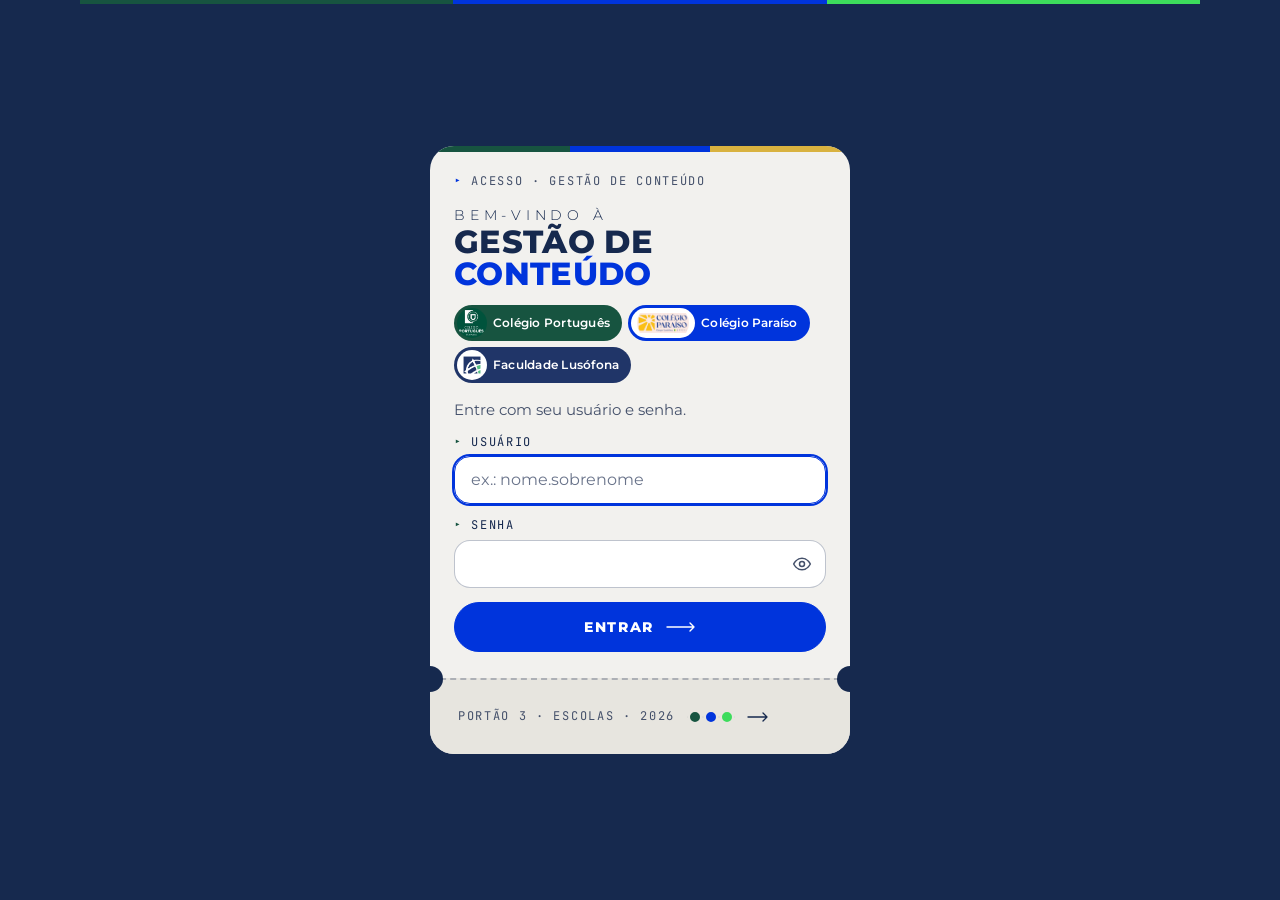
==== login.html @ 00e7a147 "Atualizações de segurança para separar a página de login da página do sistema, coloquei os arquivos " ====
<!doctype html>
<html lang="pt-BR" class="x-onlogin" data-page="login">
  <head>
    <meta charset="utf-8" />
    <meta name="viewport" content="width=device-width, initial-scale=1" />
    <meta name="color-scheme" content="light" />
    <title>Entrar – Gestão de Conteúdo</title>
    <script src="auth.js"></script>
    <link rel="preconnect" href="https://fonts.googleapis.com" />
    <link rel="preconnect" href="https://fonts.gstatic.com" crossorigin />
    <link
      rel="stylesheet"
      href="https://fonts.googleapis.com/css2?family=Geist:wght@400;500;600&family=JetBrains+Mono:wght@400&family=Montserrat:wght@300;400;600;700;800&display=swap"
      media="print"
      onload="this.media='all'"
    />
    <noscript><link rel="stylesheet" href="https://fonts.googleapis.com/css2?family=Geist:wght@400;500;600&family=JetBrains+Mono:wght@400&family=Montserrat:wght@300;400;600;700;800&display=swap" /></noscript>
    <link rel="stylesheet" href="style.css" />
  </head>
  <body class="x-locked">
    <div class="page" id="top">
      <section class="x-login" id="login" aria-labelledby="loginT">
        <div class="x-lband" aria-hidden="true"><i></i><i></i><i></i></div>
        <div class="x-lwrap">
        <form class="x-lcard" id="formLogin" novalidate>
          <div class="x-tstripe" aria-hidden="true"><i></i><i></i><i></i></div>
          <div class="x-tmain">
          <p class="x-tlabel"><b>▸</b> Acesso · Gestão de Conteúdo</p>
          <h1 id="loginT"><span class="x-tlight">Bem-vindo à</span> <span class="x-tbold">Gestão de <em>Conteúdo</em></span></h1>
          <ul class="x-tchips" aria-label="Escolas">
            <li><img data-lg="cp" width="97" height="96" decoding="async" alt="" src="[data-uri]" />Colégio Português</li>
            <li><img data-lg="pa" width="245" height="96" decoding="async" alt="" src="[data-uri]" />Colégio Paraíso</li>
            <li><img data-lg="fl" width="96" height="96" decoding="async" alt="" src="[data-uri]" />Faculdade Lusófona</li>
          </ul>
          <p class="x-tintro">Entre com seu usuário e senha.</p>
          <label class="x-field"><span>Usuário</span><input class="x-in" id="lUser" name="username" autocomplete="username" autocapitalize="none" autocorrect="off" spellcheck="false" placeholder="ex.: nome.sobrenome" /></label>
          <div class="x-field"><label for="lPass">Senha</label><div class="x-pw"><input class="x-in" id="lPass" name="password" type="password" autocomplete="current-password" /><button class="x-eye" type="button" data-pw="lPass" aria-label="Mostrar senha" aria-pressed="false"><svg class="x-eye-on" viewBox="0 0 24 24" fill="none" stroke="currentColor" stroke-width="1.8" stroke-linecap="round" stroke-linejoin="round" aria-hidden="true"><path d="M2 12s3.6-7 10-7 10 7 10 7-3.6 7-10 7S2 12 2 12z"/><circle cx="12" cy="12" r="3"/></svg><svg class="x-eye-off" viewBox="0 0 24 24" fill="none" stroke="currentColor" stroke-width="1.8" stroke-linecap="round" stroke-linejoin="round" aria-hidden="true"><path d="M9.9 5.2A10.4 10.4 0 0 1 12 5c6.4 0 10 7 10 7a17.6 17.6 0 0 1-3.2 4.2M6.6 6.6C3.8 8.4 2 12 2 12s3.6 7 10 7a9.7 9.7 0 0 0 5.4-1.6"/><path d="M9.9 9.9a3 3 0 0 0 4.2 4.2"/><path d="M3 3l18 18"/></svg></button></div></div>
          <p class="x-err" id="lErr" role="alert"></p>
          <button class="x-cta" type="button" id="lGo">Entrar</button>
          </div>
          <div class="x-tstub" aria-hidden="true">
            <span>Portão 3 · Escolas · 2026</span>
            <span class="x-troute"><i></i><i></i><i></i></span>
            <svg viewBox="0 0 22 10" fill="none" stroke="currentColor" stroke-width="1.3" stroke-linecap="round" stroke-linejoin="round"><path d="M1 5h19M16 1l4 4-4 4"/></svg>
          </div>
        </form>
        </div>
      </section>
    </div>
    <script src="login.js" defer></script>
  </body>
</html>
---- style.css ----
/* ===== 1. Hark: tokens e componentes base (antes: hark.css) ===== */
/* Hark's design tokens and component styles. Each component's rules follow its @component comment. style-gates: data */

/* @component foundations */
/* Every component switches layout at one of three widths: 600px, below which a page takes a phone's
   spacing; 761px, from which two-up components (stats, checklists, pairs) sit side by side; and 900px,
   from which heads, steps, timelines, cards and the hero's callout take their desktop layout. Media
   queries cannot read custom properties, so each query writes one side of those widths, and
   TestKitStylesheetsShareThreeBreakpoints holds every kit file to them. */
:root {
  color-scheme: light dark;

  --text-primary: light-dark(#1d1d1f, #f5f5f7);         /* body text */
  --text-secondary: light-dark(#636366, #a1a1a6);       /* supporting grey text */
  --text-tertiary: light-dark(#1d1d1f4d, #f5f5f74d);    /* hollow dots, faint marks; never body text */
  --text-primary-on: light-dark(#f5f5f7, #1d1d1f);      /* text on --fill-primary */
  --text-secondary-on: light-dark(#aeaeb2, #5c5c60);    /* grey text on --fill-primary */
  --fill-primary: light-dark(#1d1d1f, #f5f5f7);         /* the strong fill: solid chips, the nav, the badge */
  --fill-primary-on: light-dark(#f5f5f7, #1d1d1f);      /* the page background */
  --fill-secondary: light-dark(#1d1d1f80, #f5f5f780);
  --fill-tertiary: light-dark(#e8e8ea, #2a2a2d);        /* the grey card, panel and row tint */
  --fill-segment: light-dark(#3a3a3c, #e2e2e4);         /* the nav's tab track */
  --fill-system-green: #00a665;                         /* status: done, ready */
  --fill-system-orange: #ff4d00;                        /* status: now, current */
  --fill-system-red: light-dark(#da2f35, #f1555b);      /* status: blocked, error */
  --transparent-primary: light-dark(#1d1d1f4d, #f5f5f74d);
  --stroke-primary: light-dark(#1d1d1f24, #f5f5f724);   /* strong hairline */
  --stroke-secondary: light-dark(#1d1d1f12, #f5f5f712); /* faint hairline between rows */
  --stroke-primary-on: light-dark(#f5f5f71a, #1d1d1f1a);
  --stroke-composer: light-dark(#f5f5f780, #1d1d1f80);  /* the callout's glass edge */
  --stroke-system-orange: #ff4d0026;
  --hover-wash: light-dark(#1d1d1f0d, #f5f5f70d);
  --hover-wash-primary-on: light-dark(#f9f9fa26, #1d1d1f14);

  /* The hero is light text over a dark photo in both themes. */
  --hero-surface: #161f39;
  --hero-text: #f5f5f7;
  --hero-text-muted: #f5f5f7cc;
  --hero-scrim-strong: rgb(22 31 57 / 0.78);
  --hero-scrim-soft: rgb(22 31 57 / 0.3);
  --hero-scrim-side: rgb(22 31 57 / 0.45);
  --hero-glass: rgb(22 31 57 / 0.42);
  --hero-glass-faint: rgb(22 31 57 / 0.35);
  --hero-glass-stroke: rgb(245 245 247 / 0.28);

  --mat-regular: light-dark(rgb(255 255 255 / 0.56), rgb(29 29 31 / 0.55));
  --mat-thin: light-dark(rgb(255 255 255 / 0.22), rgb(29 29 31 / 0.4));
  --mat-agent: light-dark(rgb(255 255 255 / 0.84), rgb(29 29 31 / 0.66));
  --mat-inverse: color-mix(in srgb, var(--fill-primary) 86%, transparent);  /* the nav: dark on light, light on dark */
  --hark-blur: blur(50px) saturate(1.6);
  --hark-shadow: 0 8px 40px #1d1d1f1f;

  --sans: "GT Standard", "GT Standard L", "Geist", -apple-system, BlinkMacSystemFont, "Helvetica Neue", sans-serif;
  --lh: 1.3;                                            /* every text style is 130% */
  --weight-light: 300;
  --weight-regular: 400;
  --weight-medium: 500;
  --weight-bold: 600;
  --size-caption: 12px;                                 /* the smallest text allowed */
  --size-meta: 13px;
  --size-small: 14px;
  --size-body: 15px;
  --size-prose: 16px;
  --size-heading: 20px;
  --size-figure: clamp(24px, 3vw, 32px);
  --size-title: clamp(26px, 3vw, 32px);
  --size-display: clamp(34px, 5vw, 48px);
  --size-lede: clamp(16px, 1.7vw, 20px);

  --type-caption: var(--weight-regular) var(--size-caption)/var(--lh) var(--sans);
  --type-tag: var(--weight-medium) var(--size-caption)/var(--lh) var(--sans);
  --type-small: var(--weight-regular) var(--size-small)/var(--lh) var(--sans);
  --type-label: var(--weight-medium) var(--size-small)/var(--lh) var(--sans);
  --type-body: var(--weight-regular) var(--size-body)/var(--lh) var(--sans);
  --type-body-strong: var(--weight-medium) var(--size-body)/var(--lh) var(--sans);
  --type-heading: var(--weight-medium) var(--size-heading)/var(--lh) var(--sans);
  --type-lede: var(--weight-medium) var(--size-lede)/var(--lh) var(--sans);
  --type-figure: var(--weight-regular) var(--size-figure)/var(--lh) var(--sans);
  --type-title: var(--weight-regular) var(--size-title)/var(--lh) var(--sans);
  --type-display: var(--weight-medium) var(--size-display)/var(--lh) var(--sans);
  --type-numeral: var(--weight-regular) 48px/1 var(--sans);

  --r-s: 12px;
  --r-m: 16px;
  --r-l: 24px;
  --r-xl: 32px;
  --r-pill: 100px;

  --ease-out: cubic-bezier(0.23, 1, 0.32, 1);
  --dur-quick: 160ms;

  --page-max: 1120px;
  --gutter: clamp(16px, 3vw, 32px);                     /* the page's side padding */
  --tap: 44px;                                          /* the smallest touch target */
}
:root[data-theme="light"] { color-scheme: light; }
:root[data-theme="dark"] { color-scheme: dark; }

* { box-sizing: border-box; }
/* The page keeps its own bounce but never hands a fling on: a page is framed in Hark's /site
   page, and a fling past its top would otherwise carry on into that page and drag the frame down. */
html, body { overscroll-behavior-y: contain; }
html { -webkit-text-size-adjust: 100%; scroll-behavior: smooth; }
@media (prefers-reduced-motion: reduce) { html { scroll-behavior: auto; } }

/* The page background lives on body and html stays transparent, so the browser paints the whole
   canvas, and the band a bounce reveals, in body's color, including a page's own override of it. */
body {
  margin: 0;
  background: var(--fill-primary-on);
  color: var(--text-primary);
  font: var(--type-body);
  -webkit-font-smoothing: antialiased;
  overflow-x: hidden;
}

img { max-width: 100%; display: block; }
figure { margin-inline: 0; }
a { color: inherit; }
b, strong { font-weight: var(--weight-bold); }
p { margin: 0; text-wrap: pretty; }
h1, h2, h3 { margin: 0; text-wrap: balance; }
small { font-size: max(var(--size-caption), 0.85em); }
.sub { color: var(--text-secondary); }

:focus-visible { outline: 2px solid var(--fill-primary); outline-offset: 3px; border-radius: 6px; }

/* @component page */
.page {
  max-width: var(--page-max);
  margin: 0 auto;
  padding-inline: var(--gutter);
  padding-block: 12px 40px;
  display: grid;
  grid-template-columns: minmax(0, 1fr);
  gap: 16px;
}
.main { display: grid; grid-template-columns: minmax(0, 1fr); gap: 16px; min-width: 0; }

.glass {
  background: var(--mat-inverse);
  -webkit-backdrop-filter: var(--hark-blur);
  backdrop-filter: var(--hark-blur);
  border: 1px solid var(--stroke-primary-on);
}
.nav {
  position: sticky;
  top: calc(env(safe-area-inset-top, 0px) + 12px);
  z-index: 20;
  justify-self: center;
  max-width: 100%;
  display: flex;
  align-items: center;
  gap: 6px;
  padding: 5px;
  border-radius: var(--r-pill);
  box-shadow: var(--hark-shadow);
}
.nav :focus-visible { outline-color: var(--fill-primary-on); }
.seg {
  display: flex;
  min-width: 0;
  overflow-x: auto;
  scrollbar-width: none;
  border-radius: var(--r-pill);
  background: var(--fill-segment);
}
.seg::-webkit-scrollbar { display: none; }
.seg a {
  flex: none;
  padding: 8px 14px;
  border-radius: var(--r-pill);
  font: var(--type-label);
  color: var(--text-secondary-on);
  text-decoration: none;
  white-space: nowrap;
}
.seg a:hover { color: var(--text-primary-on); }
/* The active tab carries its own fill so its text is measured against it. */
.seg a[aria-current="true"] { background: var(--fill-primary-on); color: var(--text-primary); }
.theme-btn {
  flex: none;
  width: 36px; height: 36px;
  display: grid;
  place-items: center;
  border: 0;
  border-radius: 50%;
  background: var(--hover-wash-primary-on);
  color: var(--text-primary-on);
  cursor: pointer;
}
.theme-btn:hover { box-shadow: inset 0 0 0 100px var(--hover-wash-primary-on); }
.theme-btn::before { content: ""; width: 14px; height: 14px; border-radius: 50%; box-shadow: inset 0 0 0 1.5px currentColor; background: linear-gradient(to right, light-dark(currentColor, transparent) 50%, light-dark(transparent, currentColor) 50%); }
@media (max-width: 599px) {
  .seg a { display: flex; align-items: center; min-height: var(--tap); }
  .theme-btn { width: var(--tap); height: var(--tap); }
}

/* @component footer */
.foot {
  display: flex;
  flex-wrap: wrap;
  align-items: center;
  justify-content: space-between;
  gap: 16px 24px;
  padding-top: 24px;
  border-top: 1px solid var(--stroke-secondary);
  font-size: var(--size-small);
  color: var(--text-secondary);
}
.foot strong { color: var(--text-primary); }
.foot nav { display: flex; flex-wrap: wrap; gap: 6px; }
.foot nav a {
  padding: 6px 12px;
  border-radius: var(--r-pill);
  background: var(--fill-tertiary);
  color: var(--text-primary);
  font: var(--type-tag);
  text-decoration: none;
}
.foot nav a:hover { box-shadow: inset 0 0 0 100px var(--hover-wash); }
.badge {
  display: inline-flex;
  align-items: center;
  gap: 10px;
  padding: 12px 16px;
  border-radius: var(--r-xl);
  background: var(--fill-primary);
  color: var(--text-primary-on);
  box-shadow: var(--hark-shadow);
  font: var(--weight-medium) var(--size-body)/1.1 var(--sans);
  text-decoration: none;
}
.badge:hover { box-shadow: var(--hark-shadow), inset 0 0 0 100px var(--hover-wash-primary-on); }
.hark-mark { display: inline-grid; place-items: center; }
.hark-mark svg { display: block; }
@media (max-width: 599px) {
  .foot nav a { display: inline-flex; align-items: center; min-height: var(--tap); min-width: var(--tap); }
  .badge { min-height: var(--tap); }
}

/* @component chip */
.chip {
  display: inline-flex;
  align-items: center;
  gap: 6px;
  padding: 4px 10px 4px 8px;
  border-radius: var(--r-pill);
  font: var(--type-tag);
  max-width: 100%;
  background: var(--fill-tertiary);
  color: var(--text-secondary);
  vertical-align: middle;
}
.chip::before {
  content: "";
  width: 7px; height: 7px;
  border-radius: 50%;
  flex: none;
  box-shadow: inset 0 0 0 1.5px var(--text-tertiary);
}
.chip--solid { background: var(--fill-primary); color: var(--text-primary-on); }
.chip--solid::before { background: var(--fill-system-green); box-shadow: none; }
td .chip { white-space: nowrap; }
/* @component dot */
.dot {
  display: inline-flex;
  align-items: center;
  gap: 6px;
  margin-top: 4px;
  font: var(--type-tag);
  color: var(--text-primary);
}
.dot::before { content: ""; width: 7px; height: 7px; border-radius: 50%; background: var(--fill-system-green); }
tbody th .dot { display: flex; width: fit-content; }
/* @component pill */
.pill {
  display: inline-block;
  padding: 1px 8px;
  border-radius: var(--r-pill);
  background: var(--fill-tertiary);
  color: var(--text-secondary);
  font: var(--type-tag);
  white-space: normal;
  vertical-align: 1px;
}
/* @component button, link and links */
.btn {
  display: inline-flex;
  align-items: center;
  gap: 6px;
  min-height: 30px;
  padding: 5px 12px;
  border-radius: var(--r-s);
  background: var(--fill-primary-on);
  color: var(--text-primary);
  border: 1px solid var(--stroke-primary);
  font: var(--type-tag);
  text-decoration: none;
  max-width: 100%;
  transition: box-shadow var(--dur-quick) ease;
}
.btn:hover { box-shadow: inset 0 0 0 100px var(--hover-wash); }
.btn[target="_blank"]::after { content: "\2197"; font-size: 11px; color: var(--text-secondary); }
.link {
  color: var(--text-primary);
  text-decoration: underline;
  text-decoration-color: var(--stroke-primary);
  text-underline-offset: 3px;
  max-width: 100%;
  overflow-wrap: anywhere;
}
.link:hover { text-decoration-color: currentColor; }
.links { display: flex; flex-wrap: wrap; gap: 8px; }
@media (pointer: coarse), (max-width: 599px) { .btn { min-height: var(--tap); padding-inline: 14px; } }

/* A button that asks Hark is the page's primary capsule. Once it sends, Hark
   writes a check and "Sent to Hark" into it, and it turns secondary. A press
   that does not send shows a short notice in place of its words for a moment. */
.btn[data-hark-action] {
  justify-content: center;
  gap: 8px;
  min-height: 48px;
  padding: 0 20px;
  border: 0;
  border-radius: var(--r-pill);
  background: var(--fill-primary);
  color: var(--text-primary-on);
  font: var(--type-body-strong);
  text-align: center;
  white-space: nowrap;
  cursor: pointer;
  transition: box-shadow var(--dur-quick) ease, transform var(--dur-quick) ease;
}
.btn[data-hark-action]:hover { box-shadow: inset 0 0 0 100px var(--hover-wash-primary-on); }
.btn[data-hark-action]:active { transform: scale(0.97); }
.btn[data-hark-action] svg { flex: none; }
.btn[data-hark-action][data-hark-state="sent"] { background: var(--fill-tertiary); color: var(--text-primary); box-shadow: none; }

[data-hark-action][data-hark-state="sending"] { opacity: 0.6; pointer-events: none; }
[data-hark-action][data-hark-state="sent"] { pointer-events: none; cursor: default; }
@media (max-width: 599px) {
  .link { display: inline-flex; align-items: center; min-width: var(--tap); min-height: var(--tap); margin: -13px 0; vertical-align: middle; }
}
/* @component text and fineprint */
.prose { display: grid; gap: 12px; max-width: 68ch; font-size: var(--size-prose); }
.fineprint { font-size: var(--size-small); color: var(--text-secondary); max-width: 70ch; }
/* @component hero */
.hero {
  position: relative;
  min-height: clamp(320px, 46vh, 480px);
  border-radius: var(--r-xl);
  overflow: hidden;
  display: flex;
  align-items: flex-end;
  color: var(--hero-text);
  isolation: isolate;
  box-shadow: var(--hark-shadow);
  background: var(--hero-surface);
}
/* Without a photo the hero is as tall as its copy, so the callout sits beside the copy instead of over it. */
.hero:not(:has(.hero__img)) { min-height: 0; background: var(--hero-surface) center / cover no-repeat; }
.hero:not(:has(.hero__img))::after { background: linear-gradient(to right, var(--hero-scrim-side) 0%, transparent 60%); }
@media (min-width: 900px) {
  .hero:not(:has(.hero__img)) > .callout { position: static; flex: none; align-self: flex-start; margin: clamp(16px, 2.4vw, 24px) clamp(16px, 2.4vw, 24px) clamp(16px, 2.4vw, 24px) auto; }
}
.hero__img {
  position: absolute;
  inset: 0;
  width: 100%;
  height: 100%;
  object-fit: cover;
  object-position: 40% 60%;
  z-index: -2;
}
.hero::after {
  content: "";
  position: absolute;
  inset: 0;
  z-index: -1;
  background:
    linear-gradient(to top, var(--hero-scrim-strong) 0%, var(--hero-scrim-soft) 42%, transparent 66%),
    linear-gradient(to right, var(--hero-scrim-side) 0%, transparent 60%);
}
.hero__copy {
  display: grid;
  gap: 14px;
  max-width: 40rem;
  padding: clamp(24px, 4vw, 48px);
  padding-bottom: clamp(28px, 3.4vw, 44px);
}
.hero__eyebrow {
  justify-self: start;
  padding: 6px 12px;
  border-radius: var(--r-pill);
  background: var(--hero-glass);
  border: 1px solid var(--hero-glass-stroke);
  -webkit-backdrop-filter: var(--hark-blur);
  backdrop-filter: var(--hark-blur);
  font: var(--type-label);
}
.hero h1 { font: var(--type-display); letter-spacing: 0; }
.hero h1 em { font-style: normal; }
.hero__sub { font: var(--type-lede); max-width: 34ch; }
.hero__meta { font-size: var(--size-small); color: var(--hero-text-muted); }
.hero__credit {
  position: absolute;
  right: clamp(20px, 3vw, 32px);
  bottom: 16px;
  padding: 4px 10px;
  border-radius: var(--r-pill);
  background: var(--hero-glass-faint);
  -webkit-backdrop-filter: var(--hark-blur);
  backdrop-filter: var(--hark-blur);
  font: var(--type-caption);
  color: var(--hero-text-muted);
}
/* A callout overlays the photo's top corner, so the hero keeps room for it above the copy. */
@media (min-width: 900px) { .hero:has(> .callout) { min-height: clamp(420px, 56vh, 560px); } }
.hero > .callout {
  position: absolute;
  top: clamp(16px, 2.4vw, 24px);
  right: clamp(16px, 2.4vw, 24px);
  width: min(320px, calc(100% - 32px));
}
@media (max-width: 899px) {
  .hero { flex-direction: column; justify-content: flex-end; align-items: stretch; min-height: 0; }
  .hero__img { object-position: 22% 50%; }
  .hero__copy { padding-top: 140px; padding-bottom: 28px; }
  .hero:not(:has(.hero__img)) .hero__copy { padding-top: clamp(24px, 4vw, 48px); }
  .hero__credit { top: 16px; right: 16px; bottom: auto; }
  .hero > .callout { position: static; width: auto; margin: 0 12px 12px; }
}
/* On a phone the title starts higher, so the first screen reaches the stats. */
@media (max-width: 599px) { .hero__copy { padding-top: 88px; padding-bottom: 20px; } }
/* @component callout */
.callout {
  max-width: 420px;
  display: grid;
  gap: 10px;
  padding: 16px 18px 18px;
  border-radius: var(--r-l);
  background: var(--mat-agent);
  -webkit-backdrop-filter: var(--hark-blur);
  backdrop-filter: var(--hark-blur);
  border: 1px solid var(--stroke-composer);
  box-shadow: var(--hark-shadow);
  color: var(--text-primary);
  font-size: var(--size-small);
}
.callout__head { display: flex; align-items: center; gap: 8px; color: var(--text-secondary); font-weight: var(--weight-medium); }
.callout__head svg { color: var(--text-primary); }
.callout__lead { font-size: var(--size-body); }
.callout .fineprint { font-size: var(--size-caption); }
.callout .btn { justify-self: start; }
/* @component stats */
.stats { display: grid; grid-auto-flow: column; grid-auto-columns: minmax(0, 1fr); padding-top: 8px; }
.stat {
  display: grid;
  grid-template-rows: 1fr auto;
  gap: 4px;
  padding: 12px 24px;
  border-left: 1px solid var(--stroke-secondary);
}
.stat:first-child { border-left: 0; padding-left: 0; }
.stat__fig { font: var(--type-figure); font-variant-numeric: tabular-nums; }
.stat__label { font-size: var(--size-small); color: var(--text-secondary); }
@media (max-width: 760px) {
  .stats { grid-auto-flow: row; grid-template-columns: auto minmax(0, 1fr); column-gap: 12px; padding-top: 0; }
  .stat { grid-column: 1 / -1; grid-template-columns: subgrid; align-items: baseline; gap: 12px; padding: 14px 0; border-left: 0; border-top: 1px solid var(--stroke-secondary); }
  .stat:first-child { border-top: 0; }
}
/* On a phone the stats sit two to a row, figure over label. */
@media (max-width: 599px) {
  .stats { grid-template-columns: repeat(2, minmax(0, 1fr)); column-gap: 0; }
  .stat { grid-column: auto; grid-template-columns: none; gap: 2px; padding: 12px 0; }
  .stat:nth-child(2) { border-top: 0; }
  .stat:nth-child(even) { padding-left: 16px; border-left: 1px solid var(--stroke-secondary); }
  .stat__fig { font-size: 26px; line-height: 1.15; }
  .stat__label { font-size: var(--size-caption); }
}
/* @component section */
.section {
  padding-block: clamp(40px, 6vw, 72px) clamp(16px, 2vw, 24px);
  border-top: 1px solid var(--stroke-secondary);
  scroll-margin-top: calc(env(safe-area-inset-top, 0px) + 72px); /* Clears the sticky .nav: its top offset plus its tallest height, 56px. */
  min-width: 0;
}
.section > * + * { margin-top: clamp(20px, 2.4vw, 28px); }
.section > .head + * { margin-top: 0; }
.head {
  display: grid;
  grid-template-columns: minmax(0, 1.65fr) minmax(0, 1fr);
  gap: 10px 40px;
  align-items: end;
  margin-bottom: clamp(24px, 3vw, 36px);
}
.head__eyebrow { grid-column: 1 / -1; font: var(--type-label); color: var(--text-secondary); }
.head h2 { font: var(--type-title); }
.head__sub { justify-self: end; font-size: var(--size-body); color: var(--text-secondary); max-width: 44ch; text-align: right; }
@media (max-width: 899px) { .head { grid-template-columns: 1fr; } .head__sub { justify-self: start; text-align: left; } }
/* @component table */
.table-wrap { margin-inline: -12px; padding-inline: 12px; overflow-x: auto; }
table { width: 100%; border-collapse: collapse; font: var(--type-small); font-variant-numeric: tabular-nums; }
caption { text-align: left; font: var(--type-caption); color: var(--text-secondary); padding: 0 0 10px; }
th, td { text-align: left; vertical-align: top; padding: 12px; border-bottom: 1px solid var(--stroke-secondary); }
th:first-child, td:first-child { padding-left: 0; }
th:last-child, td:last-child { padding-right: 0; }
thead th {
  font: var(--type-tag);
  color: var(--text-secondary);
  border-bottom-color: var(--stroke-primary);
  padding-top: 0;
  padding-bottom: 8px;
  white-space: nowrap;
}
tbody th { font-weight: var(--weight-bold); }
tbody tr:last-child > * { border-bottom: 0; }
.rowhead { white-space: nowrap; }
td small, th small { display: block; font: var(--type-caption); color: var(--text-secondary); margin-top: 2px; }
td.num { font-weight: var(--weight-bold); white-space: nowrap; }
td.num small { white-space: normal; }
.muted { color: var(--text-secondary); }
tr.is-highlight > * { background: var(--fill-tertiary); }
tr.is-highlight > :first-child { box-shadow: -12px 0 var(--fill-tertiary); }
tr.is-highlight > :last-child { box-shadow: 12px 0 var(--fill-tertiary); }
.after-table { margin-top: 20px; padding-inline: 12px; }
@media (max-width: 599px) {
  .table-wrap table, .table-wrap tbody, .table-wrap tr, .table-wrap th, .table-wrap td { display: block; }
  .table-wrap thead { display: none; }
  .table-wrap caption { display: block; text-align: left; }
  /* A row is its name on top, then its cells wrapped three or four to a line, each label over its value. */
  .table-wrap tbody tr { display: flex; flex-wrap: wrap; gap: 8px 20px; padding: 14px 0; border-bottom: 1px solid var(--stroke-secondary); }
  .table-wrap tbody tr.is-highlight { margin-inline: -12px; padding-inline: 12px; background: var(--fill-tertiary); }
  .table-wrap tbody tr.is-highlight > * { background: none; box-shadow: none; }
  .table-wrap tbody tr > * { border-bottom: 0; padding: 0; }
  .table-wrap tbody tr > th { flex: 1 0 100%; }
  .table-wrap tbody td.is-empty { display: none; }
  .table-wrap tbody td[data-label]::before { content: attr(data-label); display: block; color: var(--text-secondary); font-size: var(--size-caption); font-weight: var(--weight-regular); line-height: 1.3; }
  .table-wrap tbody td:has(> .link:only-child) { align-self: end; }
  .table-wrap tbody td:has(> .link:only-child)::before { display: none; }
  .rowhead { white-space: normal; }
}
/* @component compare */
.compare { margin-inline: -12px; overflow-x: auto; scroll-snap-type: x mandatory; }
.compare table { table-layout: fixed; min-width: calc(var(--compare-cols, 3) * 200px); }
.compare th, .compare td { scroll-snap-align: start; padding-inline: 12px; }
.compare thead th { font: var(--type-body-strong); color: var(--text-primary); white-space: normal; padding-top: 0; padding-bottom: 14px; border-bottom-color: var(--stroke-secondary); }
/* On light tiles a white product backdrop blends into the grey. */
.compare__media { position: relative; display: grid; grid-template: minmax(0, 1fr) / minmax(0, 1fr); place-items: center; width: 100%; aspect-ratio: 4 / 3; max-height: 240px; margin: 0 0 12px; padding: 16px; border-radius: var(--r-m); background: var(--fill-tertiary); }
.compare__media img { max-width: 100%; max-height: 100%; mix-blend-mode: multiply; }
/* A photo of a place or a room fills its frame instead of fitting whole. */
.compare .compare__media.compare__media--photo { padding: 0; overflow: hidden; background: var(--fill-tertiary); }
.compare .compare__media.compare__media--photo img { position: absolute; inset: 0; width: 100%; height: 100%; max-width: none; max-height: none; object-fit: cover; mix-blend-mode: normal; }
.compare thead th > .chip { display: flex; width: fit-content; margin-top: 8px; }
.compare:has(.compare__media) thead th:not(:has(.compare__media))::before { content: ""; display: block; width: 100%; aspect-ratio: 4 / 3; max-height: 240px; margin-bottom: 12px; border-radius: var(--r-m); background: var(--fill-tertiary); }
:root[data-theme="dark"] .compare__media img { mix-blend-mode: normal; border-radius: var(--r-s); }
@media (prefers-color-scheme: dark) { :root:not([data-theme="light"]) .compare__media img { mix-blend-mode: normal; border-radius: var(--r-s); } }
/* The header column shrinks to nothing on screen but stays in the table, so screen readers keep each value's row header. */
.js .compare tbody th[scope="row"], .js .compare thead td:first-child { width: 0; padding: 0; border: 0; overflow: hidden; clip-path: inset(50%); white-space: nowrap; }
.js .compare td[data-label]::before { content: attr(data-label); content: attr(data-label) / ""; display: block; margin-bottom: 4px; font: var(--type-caption); color: var(--text-secondary); }
/* On a phone two options show side by side, and the rest are a swipe away. */
@media (max-width: 599px) { .compare table { min-width: calc(var(--compare-cols, 3) * 46vw); } .compare th, .compare td { padding-inline: 8px; } }
/* @component steps */
.step {
  display: grid;
  grid-template-columns: 112px minmax(0, 1fr) minmax(220px, 0.78fr);
  gap: 16px 28px;
  padding: 28px 0;
  border-bottom: 1px solid var(--stroke-secondary);
}
.step > * { min-width: 0; }
.steps > .step:last-child { border-bottom: 0; }
.step p + p { margin-top: 8px; }
.step__num { font: var(--type-numeral); color: var(--text-primary); font-variant-numeric: tabular-nums; }
.step__eyebrow { margin-top: 8px; font: var(--type-label); color: var(--text-secondary); }
.step h3 { font: var(--type-heading); margin-bottom: 12px; }
.step__pills { list-style: none; margin: 0 0 14px; padding: 0; display: flex; flex-wrap: wrap; gap: 6px; }
.step__pills li {
  padding: 4px 10px;
  border-radius: var(--r-pill);
  border: 1px solid var(--stroke-primary);
  font-size: var(--size-meta);
  color: var(--text-secondary);
  max-width: 100%;
}
.step__pills b { color: var(--text-primary); font-weight: var(--weight-bold); }
.step__panel {
  align-self: start;
  margin: 0;
  padding: 16px 18px;
  border-radius: var(--r-m);
  background: var(--fill-tertiary);
  font-size: var(--size-small);
}
.step__panel dt { font-size: var(--size-caption); color: var(--text-secondary); margin-bottom: 2px; }
.step__panel dd { margin: 0 0 12px; }
.step__panel dd:last-child { margin-bottom: 0; }
.step__panel .fineprint { display: block; margin-top: 6px; font-size: var(--size-caption); }
.step__panel .btn { margin-top: 8px; }
.step__figure { grid-column: 2 / span 2; margin: 0; }
.step__figure img { width: 100%; height: clamp(200px, 26vw, 320px); object-fit: cover; border-radius: var(--r-m); }
.step__figure figcaption { font-size: var(--size-caption); color: var(--text-secondary); padding-top: 10px; }
@media (min-width: 900px) {
  .step:not(:has(> .step__panel)) { grid-template-columns: 112px minmax(0, 1fr); }
  .step:not(:has(> .step__panel)) > .step__figure { grid-column: 2; }
}
@media (max-width: 899px) {
  .step { grid-template-columns: minmax(0, 1fr); gap: 14px; }
  .step__figure { grid-column: 1; }
  .step__intro { display: flex; align-items: baseline; gap: 14px; }
  .step__num { font-size: 40px; }
  .step__eyebrow { margin-top: 0; }
}
/* @component checklist */
.checklist { display: grid; grid-template-columns: minmax(0, 1.4fr) auto minmax(0, 1fr); column-gap: 20px; list-style: none; margin: 0; padding: 0; }
.checklist:not(:has(.checklist__note)) { grid-template-columns: minmax(0, 1fr) auto; }
.checklist > li {
  display: grid;
  grid-column: 1 / -1;
  grid-template-columns: subgrid;
  row-gap: 8px;
  align-items: center;
  padding: 14px 0;
  border-bottom: 1px solid var(--stroke-secondary);
}
.checklist > li:last-child { border-bottom: 0; }
.checklist__item { grid-column: 1; font-weight: var(--weight-bold); }
.checklist > li > .chip { grid-column: 2; justify-self: start; }
.checklist:not(:has(.checklist__note)) > li > .chip { justify-self: end; }
.checklist__item small { display: block; font-weight: var(--weight-regular); font-size: var(--size-caption); color: var(--text-secondary); margin-top: 2px; }
.checklist__note { grid-column: 3; font-size: var(--size-small); color: var(--text-secondary); }
.checklist > li.is-done .checklist__item { text-decoration: line-through; text-decoration-color: var(--text-tertiary); }
/* A row's own button sits in a last column, so each booking is pressed where it is listed. */
.checklist:has(> li > .btn) { grid-template-columns: minmax(0, 1.4fr) auto minmax(0, 1fr) auto; }
.checklist:has(> li > .btn):not(:has(.checklist__note)) { grid-template-columns: minmax(0, 1fr) auto auto; }
.checklist > li > .btn { grid-column: -2; justify-self: end; }
.checklist > li > .btn[data-hark-action] { min-height: 36px; padding: 0 16px; font: var(--type-label); white-space: nowrap; }
@media (max-width: 760px) {
  .checklist, .checklist:has(> li > .btn), .checklist:has(> li > .btn):not(:has(.checklist__note)) { grid-template-columns: minmax(0, 1fr) auto; }
  .checklist > li > .chip { justify-self: end; }
  .checklist__note { grid-column: 1 / -1; }
  .checklist > li:has(> .btn) > .checklist__note { grid-column: 1; }
  .checklist > li > .btn { grid-column: 2; justify-self: end; }
}
/* @component breakdown */
.breakdown { max-width: 720px; }
@media (min-width: 900px) { .section > .breakdown, .section > .aside { max-width: calc((100% - 40px) * 1.65 / 2.65); } }
.breakdown dl { margin: 0; }
.breakdown .row {
  display: flex;
  align-items: baseline;
  justify-content: space-between;
  gap: 16px;
  padding: 14px 0;
  border-bottom: 1px solid var(--stroke-secondary);
}
.breakdown dt { font-size: var(--size-body); }
.breakdown dt small { display: block; color: var(--text-secondary); font-size: var(--size-meta); margin-top: 2px; }
.breakdown dd { margin: 0; font-weight: var(--weight-bold); font-size: var(--size-body); white-space: nowrap; font-variant-numeric: tabular-nums; }
.breakdown .row--total {
  margin-top: -1px;
  padding: 18px 0 0;
  border-top: 1px solid var(--stroke-primary);
  border-bottom: 0;
  flex-wrap: wrap;
  align-items: baseline;
}
.breakdown .row--total dt { font: var(--type-body-strong); }
.breakdown .row--total dd { font: var(--type-figure); white-space: normal; }
.breakdown .fineprint { margin-top: 16px; }
/* @component pair */
.pair { display: grid; grid-template-columns: repeat(2, minmax(0, 1fr)); gap: clamp(20px, 3vw, 40px); align-items: start; }
.pair:has(> :is(.callout, .aside):last-child) { grid-template-columns: minmax(0, 1.65fr) minmax(0, 1fr); column-gap: 40px; }
.pair > .callout { max-width: none; }
@media (max-width: 760px) { .pair, .pair:has(> :is(.callout, .aside):last-child) { grid-template-columns: minmax(0, 1fr); } }
/* @component timeline */
.timeline { display: grid; grid-template-columns: 210px minmax(0, 1fr) auto; column-gap: 28px; list-style: none; margin-inline: 0; margin-bottom: 0; padding: 0; }
.timeline > li {
  display: grid;
  grid-column: 1 / -1;
  grid-template-columns: subgrid;
  row-gap: 8px;
  align-items: start;
  padding: 18px 0;
  border-bottom: 1px solid var(--stroke-secondary);
}
.timeline > li:first-child { padding-top: 0; }
.timeline > li:last-child { border-bottom: 0; padding-bottom: 0; }
.timeline__when { display: flex; align-items: baseline; gap: 12px; font-weight: var(--weight-bold); }
.timeline__when::before {
  content: "";
  width: 8px; height: 8px;
  flex: none;
  border-radius: 50%;
  box-shadow: inset 0 0 0 1.5px var(--text-tertiary);
  transform: translateY(-1px);
}
.timeline > li.is-current .timeline__when::before { background: var(--fill-system-orange); box-shadow: 0 0 0 4px var(--stroke-system-orange); }
.timeline > li > p:has(> .chip:only-child) { justify-self: end; }
.timeline__what ul { margin: 0; padding-left: 18px; }
.timeline__what li { margin-bottom: 4px; }
.timeline__what li:last-child { margin-bottom: 0; }
.timeline__what p + p { margin-top: 6px; }
@media (max-width: 899px) {
  .timeline { grid-template-columns: minmax(0, 1fr); }
  .timeline > li > p:has(> .chip:only-child) { justify-self: start; }
  .timeline__what, .timeline > li > p:last-child { padding-left: 20px; }
}
/* @component cards */
.cards { display: grid; grid-template-columns: repeat(auto-fit, minmax(min(100%, 260px), 1fr)); gap: 16px; }
.cards:has(> :nth-child(4):last-child) { grid-template-columns: repeat(2, minmax(0, 1fr)); }
.cards > div { padding: 22px 24px; border-radius: var(--r-m); background: var(--fill-tertiary); }
.cards h3 { font: var(--type-heading); margin-bottom: 10px; }
.cards ul { margin: 0; padding: 0; list-style: none; }
.cards li { padding: 10px 0; border-bottom: 1px solid var(--stroke-secondary); }
.cards li:last-child { border-bottom: 0; padding-bottom: 0; }
.cards .quote { font: var(--type-heading); margin-bottom: 8px; text-wrap: balance; }
@media (max-width: 899px) { .cards { grid-template-columns: 1fr; } }
@media (max-width: 599px) { .cards { gap: 12px; } .cards > div { padding: 18px; } .cards h3 { margin-bottom: 4px; } }
/* @component aside */
.aside {
  max-width: 62ch;
  padding: 20px 22px;
  border: 1.5px dashed var(--stroke-primary);
  border-radius: var(--r-m);
}
.aside h3 { font: var(--type-heading); margin-bottom: 6px; }
/* @component chart */
.chart { margin-bottom: 8px; padding: 20px 20px 12px; border-radius: var(--r-m); background: var(--fill-tertiary); overflow-x: auto; }
.chart__cap { font-size: var(--size-caption); color: var(--text-secondary); margin-bottom: 12px; }
/* @component figure */
.band { margin-inline: 0; margin-bottom: 0; }
.band img { width: 100%; height: clamp(240px, 40vw, 520px); object-fit: cover; border-radius: var(--r-xl); }
.band figcaption { font-size: var(--size-caption); color: var(--text-secondary); padding: 10px 4px 0; }
.is-portrait img { width: auto; max-width: 100%; height: clamp(320px, 48vw, 560px); }

/* ===== 2. Hark: paleta de gráficos (antes: hark-charts.css) ===== */
/* The Hark chart palette for Chart.js. Load it after hark.css. style-gates: data */
:root {
  --chart-ink: light-dark(#1d1d1f, #f5f5f7);            /* the story: one series, or the one that matters */
  --chart-ink-2: light-dark(#1d1d1f80, #f5f5f780);      /* the comparison beside the story; axis and legend text */
  --chart-ink-3: light-dark(#1d1d1f4d, #f5f5f74d);
  --chart-reference: light-dark(#1d1d1f24, #f5f5f724);  /* baselines, targets, averages: dashed 3 / 4 */
  --chart-grid: light-dark(#1d1d1f12, #f5f5f712);
  --chart-accent: #ff4d00;                              /* the one thing to look at now; never a series or a fill */
  --chart-good: light-dark(#607868, #8fa898);           /* positive, up, on track */
  --chart-bad: light-dark(#9c635e, #b97f7a);            /* negative, down, off track */
  --chart-muted: var(--chart-ink-3);                    /* context: the rest around a highlight, washes */
  /* Three or more series take these in order; one or two series take the inks. */
  --chart-1: light-dark(#b1bcd2, #c3ccdd);
  --chart-2: light-dark(#607868, #8fa898);
  --chart-3: light-dark(#dbb691, #e2c39f);
  --chart-4: light-dark(#a79fb8, #b9b2c9);
  --chart-5: light-dark(#d9c489, #e2d09e);
  --chart-6: light-dark(#7e9c9b, #96b3b2);
  --chart-7: light-dark(#c9a3a8, #d6b5b9);
  --chart-on-colour: #1d1d1f;                           /* text drawn on the seven colours, pale in both themes */
  --chart-mono: "GT Standard Mono", "Geist Mono", ui-monospace, monospace; /* every number on a chart */
}

/* @component chart (Chart.js) */
.chart { border: 1px solid var(--stroke-secondary); }
.chart__cap { font: var(--type-body-strong); color: var(--text-primary); margin-bottom: 14px; }
.chart__cap small { display: block; margin-top: 2px; font: var(--type-caption); color: var(--text-secondary); }
.chart__canvas { position: relative; height: 280px; }
.chart__canvas--tall { height: 400px; }
@media (max-width: 599px) {
  .chart__canvas { height: 220px; }
  .chart__canvas--tall { height: 320px; }
}

/* ===== 3. Sistema: Gestão de Conteúdo (antes: <style> do index.html) ===== */
/* GPU-safe: tema claro fixo; cores precalculadas (sem color-mix), sem sombras/máscaras/filtros/camadas fixas */
:root, :root[data-theme] { color-scheme: light; }
/* identity: each client's palette lands in these vars (set by JS) */
.x-app { --brand: var(--fill-primary); --brand-on: var(--text-primary-on); --hd-bg: var(--fill-tertiary); --hd-ink: var(--text-primary); --brand-2: transparent;
  min-width: 0; max-width: 100%; overflow-x: clip; font: var(--type-body); color: var(--text-primary); }
.x-app *, dialog.x-modal * { box-sizing: border-box; }
.x-panel, .x-board, .x-cal { min-width: 0; max-width: 100%; }
.x-panel[hidden] { display: none; }
button { font: inherit; }
.x-btn, .x-cta, .x-del { display: inline-flex; align-items: center; justify-content: center; gap: 6px; min-height: var(--tap); padding: 0 14px; border-radius: var(--r-s); font: var(--type-label); cursor: pointer; text-decoration: none; white-space: nowrap; }
.x-btn { background: var(--fill-primary-on); color: var(--text-primary); border: 1px solid var(--stroke-primary); }
.x-cta { background: var(--brand); color: var(--brand-on); border: 1px solid var(--brand); }
@media (hover: hover) {
  .x-btn:hover, .x-del:hover { box-shadow: inset 0 0 0 100px var(--hover-wash); }
  .x-cta:hover { box-shadow: inset 0 0 0 100px var(--hover-wash-primary-on); }
}
.x-del { background: transparent; color: var(--fill-system-red); border: 1px solid rgba(218, 47, 53, 0.4); }
.x-del svg, .x-btn svg { width: 16px; height: 16px; flex: none; }
.x-sq { min-width: var(--tap); padding: 0; }
:is(.x-btn, .x-cta, .x-del, .x-tab, .x-chip, .x-group > summary):focus-visible { outline: 2px solid var(--brand); outline-offset: 2px; }

/* header */
.x-top { background: var(--hd-bg); color: var(--hd-ink); border-radius: var(--r-l); padding: 14px 16px; display: flex; flex-wrap: wrap; align-items: center; gap: 10px 16px; border-bottom: 4px solid var(--brand-2); }
.x-brandrow { display: flex; align-items: center; gap: 12px; flex: 1 1 260px; min-width: 0; }
.x-hlogos { display: flex; gap: 6px; align-items: center; flex: none; }
.x-hlogos img { height: 36px; width: auto; border-radius: 8px; display: block; }
.x-hlogos[hidden], .x-hclient[hidden] { display: none; }
.x-hclient .x-logo, .x-hclient .x-av { height: 44px; }
.x-htitle { min-width: 0; }
.x-htitle h1 { font: var(--type-body-strong); margin: 0; overflow-wrap: anywhere; }
.x-htitle p { margin: 0; font: var(--type-caption); }
.x-sw { display: flex; gap: 4px; margin-top: 4px; }
.x-sw i { width: 12px; height: 12px; border-radius: 50%; background: var(--c); border: 1px solid rgba(0, 0, 0, 0.12); }
.x-actions { display: flex; flex-wrap: wrap; gap: 8px; align-items: center; }
.x-note { width: 100%; margin: 0; font: var(--type-caption); }
.x-msg { font: var(--type-tag); }
.x-sync { display: inline-flex; align-items: center; gap: 6px; margin: 0 6px; padding: 2px 10px; border-radius: var(--r-pill); background: var(--hd-tint, rgba(29, 29, 31, 0.12)); font: var(--type-tag); white-space: nowrap; vertical-align: middle; }
.x-sync:empty { display: none; }
.x-sync::before { content: ""; width: 8px; height: 8px; border-radius: 50%; flex: none; background: var(--fill-system-green); }
.x-sync[data-s="saving"]::before, .x-sync[data-s="loading"]::before { background: var(--fill-system-orange); }
.x-sync[data-s="err"]::before { background: var(--fill-system-red); }

/* client chips (filter + labels) */
.x-chips { display: flex; flex-wrap: wrap; gap: 8px; margin: 14px 0 10px; }
.x-chip { display: inline-flex; align-items: center; gap: 8px; min-height: var(--tap); padding: 4px 14px 4px 6px; border: 1px solid var(--stroke-primary); border-radius: var(--r-pill); background: var(--fill-primary-on); color: var(--cct, var(--text-primary)); font: var(--type-label); cursor: pointer; }
.x-chip--all { padding-left: 14px; color: var(--text-primary); }
.x-chip[aria-pressed="true"] { border-color: var(--cc, var(--fill-primary)); background: var(--cc12, #DBDBDD); outline: 1px solid var(--cc, var(--fill-primary)); outline-offset: -2px; }
.x-chip .x-logo, .x-chip .x-av { height: 30px; }
.x-logo { display: inline-flex; align-items: center; justify-content: center; height: 20px; flex: none; border-radius: 6px; overflow: hidden; background: var(--lb, transparent); }
.x-logo img { height: 100%; width: auto; display: block; }
.x-av { display: inline-grid; place-items: center; height: 20px; aspect-ratio: 1; flex: none; border-radius: 6px; background: var(--cc); color: #fff; font: var(--type-tag); font-size: 11px; letter-spacing: 0.02em; }
.x-cchip { display: inline-flex; align-items: center; gap: 6px; font: var(--type-tag); color: var(--cct); min-width: 0; }
.x-cct { --cct: var(--cc); }

.x-tabs { display: flex; gap: 4px; padding: 4px; background: var(--fill-tertiary); border-radius: var(--r-pill); }
.x-tab { flex: 1 1 0; font: var(--type-label); min-height: var(--tap); padding: 0 16px; border: 0; border-radius: var(--r-pill); background: transparent; color: var(--text-secondary); cursor: pointer; }
.x-tab[aria-selected="true"] { background: var(--brand); color: var(--brand-on); }

/* demandas */
.x-bar { display: flex; flex-wrap: wrap; gap: 8px; align-items: center; margin: 16px 0 10px; }
.x-bar .x-grow { flex: 1 1 auto; }
.x-fpanel { display: grid; grid-template-columns: repeat(auto-fit, minmax(160px, 1fr)); gap: 8px; margin-bottom: 14px; }
input.x-in, select.x-in, textarea.x-in { width: 100%; min-width: 0; min-height: var(--tap); padding: 8px 12px; font: var(--type-body); color: var(--text-primary); background: var(--fill-primary-on); border: 1px solid var(--stroke-primary); border-radius: var(--r-s); }
textarea.x-in { min-height: 88px; resize: vertical; }
.x-board { display: grid; gap: 12px; }
.x-group { border: 1px solid var(--stroke-secondary); border-radius: var(--r-m); background: var(--fill-tertiary); }
.x-ghd { display: flex; align-items: center; gap: 10px; width: 100%; min-height: 52px; padding: 6px 16px; margin: 0; border: 0; border-radius: var(--r-m); background: transparent; color: var(--text-primary); text-align: left; cursor: pointer; font: var(--type-body-strong); }
.x-ghd::after { content: ""; flex: none; width: 12px; height: 12px; margin-left: 4px; background: url("data:image/svg+xml,%3Csvg xmlns='http://www.w3.org/2000/svg' viewBox='0 0 12 12' fill='none' stroke='%23636366' stroke-width='1.5' stroke-linecap='round' stroke-linejoin='round'%3E%3Cpath d='M2.5 4.5 6 8l3.5-3.5'/%3E%3C/svg%3E") center / 12px 12px no-repeat; }
.x-ghd[aria-expanded="false"]::after { background-image: url("data:image/svg+xml,%3Csvg xmlns='http://www.w3.org/2000/svg' viewBox='0 0 12 12' fill='none' stroke='%23636366' stroke-width='1.5' stroke-linecap='round' stroke-linejoin='round'%3E%3Cpath d='M4.5 2.5 8 6l-3.5 3.5'/%3E%3C/svg%3E"); }
.x-ghd:focus-visible { outline: 2px solid var(--brand); outline-offset: 2px; }
.x-gbody[hidden] { display: none; }
.x-gbody > .x-more { margin: 0; padding: 0 12px 12px; }
.x-group .x-n { margin-left: auto; min-width: 28px; height: 24px; padding: 0 8px; display: inline-grid; place-items: center; border-radius: var(--r-pill); background: var(--fill-primary-on); font: var(--type-tag); color: var(--text-secondary); }
.x-list { display: grid; gap: 8px; padding: 0 12px 12px; }
.x-empty { font: var(--type-caption); color: var(--text-secondary); margin: 0; padding: 4px 4px 8px; }
.x-blank { text-align: center; padding: 40px 20px; border: 1px dashed var(--stroke-primary); border-radius: var(--r-m); display: grid; gap: 14px; justify-items: center; }
.x-blank p { margin: 0; font: var(--type-body); color: var(--text-secondary); }
.x-badge { --bc: var(--chart-muted); display: inline-flex; align-items: center; gap: 6px; padding: 2px 10px; border-radius: var(--r-pill); background: var(--bc18, #E4E4E6); font: var(--type-tag); color: var(--text-primary); white-space: nowrap; }
.x-badge::before { content: ""; width: 8px; height: 8px; border-radius: 50%; background: var(--bc); flex: none; }
.x-card { --cc: var(--chart-muted); display: grid; grid-template-columns: auto minmax(0, 1fr) auto; gap: 8px 12px; align-items: center; padding: 12px; border: 1px solid var(--stroke-secondary); border-left: 5px solid var(--cc); border-radius: var(--r-s); background: var(--cc7, #EDEDEF); cursor: pointer; min-width: 0; }
@media (hover: hover) { .x-card:hover { box-shadow: inset 0 0 0 100px var(--hover-wash); } }
.x-thumb .x-logo, .x-thumb .x-av { width: 48px; height: 48px; border-radius: 10px; font-size: 15px; }
.x-thumb .x-logo img { width: 100%; height: 100%; object-fit: contain; }
.x-card h4 { font: var(--type-body-strong); margin: 0 0 4px; overflow-wrap: anywhere; }
/* lista em janelas: cartões fora da tela viram espaçadores da mesma altura */
.x-spc { display: block; min-width: 0; max-height: 3900px; margin: 0; padding: 0; border: 0; background: none; }
.x-more { margin: 12px 0 0; padding: 8px 0; text-align: center; font: var(--type-caption); color: var(--text-secondary); }
.x-meta { display: flex; flex-wrap: wrap; gap: 4px 10px; align-items: center; font: var(--type-caption); color: var(--text-secondary); }
.x-obs { display: inline-flex; align-items: center; gap: 4px; }
.x-obs svg { width: 14px; height: 14px; }
.x-cact { display: flex; flex-wrap: wrap; gap: 8px; align-items: center; }
.x-cact .x-del { color: #AB2A30; }
.x-post { --pc: #6433BA; background: transparent; color: var(--pc); border: 1px solid rgba(124, 58, 237, 0.45); }
.x-cact select.x-in { width: auto; max-width: 190px; font: var(--type-small); padding: 4px 8px; }
/* externas captadas */
.x-ext .x-n { white-space: nowrap; }
.x-xsum { display: grid; gap: 8px; padding: 0 12px 12px; }
.x-xsum h5 { margin: 0; font: var(--type-caption); color: var(--text-secondary); }
.x-xrow { display: flex; flex-wrap: wrap; gap: 6px; list-style: none; margin: 0; padding: 0; }
.x-xrow li { display: inline-flex; align-items: center; gap: 6px; min-height: 32px; padding: 4px 10px; border-radius: var(--r-pill); background: var(--fill-primary-on); border: 1px solid var(--stroke-secondary); font: var(--type-tag); min-width: 0; max-width: 100%; }
.x-xrow li b { font-weight: var(--weight-bold); }
.x-xrow .x-cchip span { overflow-wrap: anywhere; }
.x-xc { --xc: #2563EB; --xc9: #E2E8F6; --xc30: rgba(36, 89, 206, 0.35); border-left-color: var(--xc); background: var(--xc9); border-color: var(--xc30); border-left: 5px solid var(--xc); }
.x-xc--done { --xc: #16A34A; --xc9: #E1EEE7; --xc30: rgba(23, 144, 68, 0.35); }
.x-capt { min-height: var(--tap); min-width: 132px; padding: 10px 18px; border-radius: var(--r-pill); border: 0; background: #2563EB; color: #FFFFFF; font: var(--type-label); font-weight: var(--weight-bold); cursor: pointer; white-space: nowrap; }
.x-xc--done .x-capt { background: #15803D; }
.x-capt:focus-visible { outline: 2px solid var(--text-primary); outline-offset: 2px; }
.x-xc .x-cact { justify-content: flex-end; }
.x-xsub { margin: 0; padding: 4px 4px 0; font: var(--type-caption); color: var(--text-secondary); }
.x-ext .x-hd b { color: #187B3D; }
.x-card--mini { grid-template-columns: auto minmax(0, 1fr); padding: 8px 12px; min-height: var(--tap); gap: 4px 10px; }
.x-card--mini .x-thumb .x-logo, .x-card--mini .x-thumb .x-av { width: 32px; height: 32px; border-radius: 8px; font-size: 12px; }
.x-card--mini h4 { margin: 0 0 2px; font: var(--type-label); }

/* modais */
dialog.x-modal { width: min(600px, calc(100% - 24px)); max-height: 92vh; padding: 0; border: 1px solid var(--stroke-primary); border-radius: var(--r-l); background: var(--fill-primary-on); color: var(--text-primary); }
dialog.x-modal::backdrop { background: rgba(0, 0, 0, 0.45); }
.x-form { padding: 20px 24px 0; display: grid; gap: 12px; }
.x-form h2 { font: var(--type-heading); margin: 0; }
.x-field { display: grid; gap: 4px; min-width: 0; }
.x-field > span, .x-field > label { font: var(--type-label); color: var(--text-secondary); }
.x-pw { position: relative; display: flex; }
.x-pw input.x-in { padding-right: var(--tap); }
.x-eye { position: absolute; top: 0; right: 0; width: var(--tap); height: var(--tap); display: grid; place-items: center; padding: 0; border: 0; background: none; color: var(--text-secondary); border-radius: var(--r-s); cursor: pointer; }
.x-eye:hover { color: var(--text-primary); }
.x-eye svg { width: 20px; height: 20px; }
.x-eye .x-eye-off, .x-eye[aria-pressed="true"] .x-eye-on { display: none; }
.x-eye[aria-pressed="true"] .x-eye-off { display: block; }
.x-grid2 { display: grid; grid-template-columns: 1fr 1fr; gap: 12px; }
.x-grid3 { display: grid; grid-template-columns: 1fr 1fr 1fr; gap: 12px; }
.x-newcli { display: flex; gap: 8px; margin-top: 6px; }
.x-newcli[hidden] { display: none; }
.x-notes { list-style: none; margin: 0; padding: 0; display: grid; gap: 6px; }
.x-notes li { background: var(--fill-tertiary); border-radius: var(--r-s); padding: 8px 12px; display: grid; grid-template-columns: 1fr auto; gap: 2px 8px; }
.x-notes small { font: var(--type-caption); color: var(--text-secondary); }
.x-notes button { grid-row: 1 / span 2; grid-column: 2; align-self: center; border: 0; background: transparent; color: var(--text-secondary); font: var(--type-label); min-width: var(--tap); min-height: var(--tap); cursor: pointer; }
.x-addnote { display: grid; grid-template-columns: minmax(0, 1fr) auto; gap: 8px; }
.x-foot { position: sticky; bottom: 0; display: flex; flex-wrap: wrap; gap: 8px; justify-content: flex-end; padding: 12px 0 20px; margin-top: 4px; border-top: 1px solid var(--stroke-secondary); background: var(--fill-primary-on); }
.x-foot .x-del { margin-right: auto; color: #AB2A30; }
.x-foot .x-del[hidden] { display: none; }
.x-err { color: var(--fill-system-red); font: var(--type-caption); margin: 0; }
dialog.x-confirm { width: min(380px, calc(100% - 32px)); }
.x-confirm .x-form { padding-top: 24px; }
.x-confirm p { margin: 0; font: var(--type-body-strong); }
.x-confirm .x-foot { position: static; }
.x-confirm .x-foot .x-del { margin-right: 0; }

/* calendário */
.x-calhead { display: flex; flex-wrap: wrap; align-items: center; gap: 8px; margin: 16px 0 12px; }
.x-calhead h2 { font: var(--type-heading); margin: 0 auto 0 0; min-width: 160px; }
.x-legend { display: flex; flex-wrap: wrap; gap: 6px 14px; margin-bottom: 12px; }
.x-cal { display: grid; grid-template-columns: repeat(7, minmax(0, 1fr)); border-top: 1px solid var(--stroke-primary); border-left: 1px solid var(--stroke-primary); border-radius: var(--r-m); overflow: hidden; }
.x-dow { font: var(--type-tag); color: var(--text-secondary); padding: 8px 2px; text-align: center; background: var(--fill-tertiary); border-right: 1px solid var(--stroke-primary); border-bottom: 1px solid var(--stroke-primary); }
.x-day { min-height: 104px; padding: 6px; border-right: 1px solid var(--stroke-primary); border-bottom: 1px solid var(--stroke-primary); display: flex; flex-direction: column; gap: 4px; cursor: pointer; min-width: 0; background: transparent; }
.x-day:hover { background: var(--hover-wash); }
.x-day.is-out { background: var(--fill-tertiary); cursor: default; }
.x-day.is-sel { outline: 2px solid var(--brand); outline-offset: -2px; }
.x-day .x-dn { font: var(--type-tag); color: var(--text-secondary); width: 26px; height: 26px; display: grid; place-items: center; border-radius: 50%; }
.x-day.is-today .x-dn { background: var(--brand); color: var(--brand-on); }
.x-mks { display: flex; flex-direction: column; gap: 3px; min-width: 0; }
.x-mk { display: block; width: 100%; border-left: 3px solid var(--cc); background: var(--cc10, #E9E9EB); color: var(--text-primary); border-radius: 4px; padding: 2px 6px; font: var(--type-caption); white-space: nowrap; overflow: hidden; text-overflow: ellipsis; cursor: pointer; }
.x-mk.is-event { background: var(--cc26, #DDDDDF); }
.x-mk b { font-weight: var(--weight-medium); }
.x-dayhead { display: flex; flex-wrap: wrap; align-items: center; gap: 8px; margin: 24px 0 8px; }
.x-dayhead h3 { font: var(--type-heading); margin: 0 auto 0 0; }
.x-sec { font: var(--type-heading); margin: 32px 0 8px; }
.x-evs { list-style: none; margin: 0; padding: 0; border-top: 1px solid var(--stroke-secondary); }
.x-evs > li { display: grid; grid-template-columns: 60px minmax(0, 1fr) auto; gap: 12px; align-items: center; padding: 12px 4px; border-bottom: 1px solid var(--stroke-secondary); cursor: pointer; }
.x-evs > li:hover { background: var(--hover-wash); }
.x-evs > li.x-none { display: block; cursor: default; }
.x-evs > li.x-none:hover { background: none; }
.x-date { text-align: center; border-left: 4px solid var(--cc, var(--chart-muted)); padding-left: 4px; }
.x-date b { display: block; font: var(--type-heading); }
.x-date small { font: var(--type-caption); color: var(--text-secondary); text-transform: uppercase; }
.x-evs h4 { font: var(--type-body-strong); margin: 0 0 4px; overflow-wrap: anywhere; }

/* arquivos do conteúdo */
dialog.x-lb * { box-sizing: border-box; }
.x-media { display: grid; gap: 8px; }
.x-mtools { display: flex; flex-wrap: wrap; gap: 8px; }
.x-linkrow { display: grid; grid-template-columns: minmax(0, 1fr) auto; gap: 8px; }
.x-drop { border: 1px dashed var(--stroke-primary); border-radius: var(--r-s); padding: 14px; text-align: center; font: var(--type-caption); color: var(--text-secondary); }
.x-drop.is-over { border-color: var(--brand); background: var(--hover-wash); color: var(--text-primary); }
@media (hover: none), (pointer: coarse) { .x-drop { display: none; } }
.x-mnote { margin: 0; font: var(--type-caption); color: var(--text-secondary); }
.x-mnote.is-warn { color: var(--text-primary); }
.x-mnote.is-warn::before { content: ""; display: inline-block; width: 8px; height: 8px; margin-right: 6px; border-radius: 50%; background: var(--fill-system-orange); }
.x-gal { list-style: none; margin: 0; padding: 0; display: grid; grid-template-columns: repeat(auto-fill, minmax(88px, 1fr)); gap: 10px; }
.x-gal:empty { display: none; }
.x-gal li { position: relative; aspect-ratio: 1; min-width: 0; }
.x-tile { position: relative; width: 100%; height: 100%; padding: 0; border: 1px solid var(--stroke-secondary); border-radius: var(--r-s); overflow: hidden; background: var(--fill-tertiary); color: var(--text-secondary); cursor: pointer; display: grid; place-items: center; align-content: center; gap: 4px; font: var(--type-caption); }
.x-tile img, .x-tile video { position: absolute; inset: 0; width: 100%; height: 100%; object-fit: cover; display: block; pointer-events: none; }
.x-tile svg { width: 22px; height: 22px; }
.x-tile .x-tl { max-width: 100%; padding: 0 6px; overflow: hidden; text-overflow: ellipsis; white-space: nowrap; }
.x-tile .x-play { position: absolute; left: 50%; top: 50%; width: 30px; height: 30px; margin: -15px 0 0 -15px; border-radius: 50%; background: rgb(0 0 0 / 0.55); color: #fff; display: grid; place-items: center; }
.x-tile .x-play svg { width: 14px; height: 14px; }
.x-tile:focus-visible, .x-rm:focus-visible, .x-cmed button:focus-visible { outline: 2px solid var(--brand); outline-offset: 2px; }
.x-rm { position: absolute; top: -8px; right: -8px; width: 28px; height: 28px; padding: 0; border-radius: 50%; border: 2px solid var(--fill-primary-on); background: var(--fill-primary); color: var(--text-primary-on); display: grid; place-items: center; cursor: pointer; }
.x-rm::before { content: ""; position: absolute; inset: -8px; }
.x-rm svg { width: 12px; height: 12px; }
.x-cmed { display: flex; flex-wrap: wrap; align-items: center; gap: 6px; margin-top: 8px; }
.x-cmed button { position: relative; width: var(--tap); height: var(--tap); padding: 0; border: 1px solid var(--stroke-secondary); border-radius: 8px; overflow: hidden; background: var(--fill-tertiary); color: var(--text-secondary); cursor: pointer; display: grid; place-items: center; }
.x-cmed button img, .x-cmed button video { position: absolute; inset: 0; width: 100%; height: 100%; object-fit: cover; pointer-events: none; }
.x-cmed button svg { width: 18px; height: 18px; }
.x-cmed .x-play { width: 20px; height: 20px; margin: -10px 0 0 -10px; }
.x-cmed .x-play svg { width: 10px; height: 10px; }
.x-cmed .x-plus { font: var(--type-tag); color: var(--text-primary); }

/* lightbox */
dialog.x-lb { position: fixed; inset: 0; width: 100%; height: 100%; max-width: 100%; max-height: 100%; margin: 0; padding: 0; border: 0; background: rgba(0, 0, 0, 0.94); color: #fff; overflow: hidden; }
dialog.x-lb[open] { display: grid; grid-template-rows: auto minmax(0, 1fr); }
dialog.x-lb::backdrop { background: rgba(0, 0, 0, 0.6); }
.x-lbbar { display: flex; align-items: center; gap: 8px; padding: max(8px, env(safe-area-inset-top)) 8px 8px 16px; font: var(--type-label); }
.x-lbcount { margin-right: auto; min-width: 0; overflow: hidden; text-overflow: ellipsis; white-space: nowrap; }
.x-lbbtn { display: inline-flex; align-items: center; justify-content: center; gap: 6px; min-width: var(--tap); min-height: var(--tap); padding: 0 12px; border-radius: var(--r-pill); border: 0; background: rgb(255 255 255 / 0.14); color: #fff; font: var(--type-label); cursor: pointer; text-decoration: none; white-space: nowrap; }
.x-lbbtn:hover { background: rgb(255 255 255 / 0.26); }
.x-lbbtn:focus-visible { outline: 2px solid #fff; outline-offset: 2px; }
.x-lbbtn[hidden] { display: none; }
.x-lbbtn svg { width: 20px; height: 20px; flex: none; }
.x-lbstage { position: relative; height: 100%; min-height: 0; overflow: hidden; display: grid; place-items: center; padding: 0 68px max(16px, env(safe-area-inset-bottom)); touch-action: pan-y pinch-zoom; }
.x-lbstage > img, .x-lbstage > video { max-width: 100%; max-height: 100%; object-fit: contain; border-radius: var(--r-s); }
.x-lbstage > iframe { width: min(100%, 1100px); aspect-ratio: 16 / 9; max-height: 100%; border: 0; border-radius: var(--r-s); background: #000; }
.x-lbstage > iframe.is-full { width: min(100%, 1100px); height: 100%; aspect-ratio: auto; }
.x-lbstage > iframe.is-tall { width: min(100%, 480px); height: 100%; aspect-ratio: auto; background: #fff; }
.x-lbnone { display: grid; gap: 14px; justify-items: center; text-align: center; padding: 20px; }
.x-lbnone p { margin: 0; font: var(--type-body); }
.x-lbnav { position: absolute; top: 50%; width: 48px; height: 48px; margin-top: -24px; padding: 0; border-radius: 50%; z-index: 1; }
.x-lbprev { left: 10px; }
.x-lbnext { right: 10px; }
@media (max-width: 640px) {
  .x-lbstage { padding: 0 0 max(72px, calc(env(safe-area-inset-bottom) + 64px)); }
  .x-lbnav { top: auto; bottom: max(12px, env(safe-area-inset-bottom)); margin: 0; background: rgb(255 255 255 / 0.18); }
  .x-lbprev { left: calc(50% - 60px); }
  .x-lbnext { right: calc(50% - 60px); }
  .x-lbbar .x-lbopen span { display: none; }
}

/* toast */
.x-toast { display: none; position: fixed; inset: auto 16px max(16px, env(safe-area-inset-bottom)); margin: 0 auto; width: auto; height: auto; max-width: 520px; padding: 12px 16px; border: 0; border-radius: var(--r-m); background: var(--fill-primary); color: var(--text-primary-on); font: var(--type-label); z-index: 1000; overflow: visible; }
.x-toast.is-on { display: block; }

/* assistente: avisos de prazo */
.x-avisos { margin-top: 14px; }
.x-avisos .x-list { gap: 6px; }
.x-agh { margin: 6px 0 0; font: var(--type-label); color: var(--text-secondary); }
.x-agh:first-child { margin-top: 0; }
.x-agh.is-late { color: #B42B31; }
.x-alert { --cc: var(--chart-muted); display: grid; grid-template-columns: minmax(0, 1fr) auto; gap: 2px 10px; align-items: center; width: 100%; min-height: var(--tap); padding: 8px 12px; border: 1px solid var(--stroke-secondary); border-left: 4px solid var(--cc); border-radius: var(--r-s); background: var(--fill-primary-on); color: var(--text-primary); text-align: left; font: var(--type-body); cursor: pointer; min-width: 0; }
@media (hover: hover) { .x-alert:hover { box-shadow: inset 0 0 0 100px var(--hover-wash); } }
.x-alert:focus-visible, .x-fixchip:focus-visible { outline: 2px solid var(--brand); outline-offset: 2px; }
.x-alert b { display: block; font: var(--type-body-strong); overflow-wrap: anywhere; }
.x-alert time { font: var(--type-label); white-space: nowrap; }
.x-alert.is-late { border-left-color: var(--fill-system-red); background: #F3E9EB; }
.x-alert.is-late time { color: #B42B31; }

/* assistente: semana cheia */
.x-whint { margin: 0; display: flex; align-items: center; gap: 6px; font: var(--type-caption); color: var(--text-primary); }
.x-whint::before { content: ""; width: 8px; height: 8px; border-radius: 50%; background: var(--fill-system-orange); flex: none; }
.x-whint[hidden] { display: none; }
#dayHint { margin: -2px 0 8px; }
.x-day.is-full { border-top: 3px solid var(--fill-system-orange); }
.x-fullkey { display: inline-block; width: 14px; height: 3px; margin-right: 6px; vertical-align: middle; border-radius: 2px; background: var(--fill-system-orange); }
.x-full .x-form h2 { font: var(--type-heading); margin: 0; }
.x-full .x-ftext { font: var(--type-body); color: var(--text-secondary); }
.x-ffoot { display: grid; gap: 8px; padding: 4px 0 20px; }
.x-wa { display: inline-flex; align-items: center; justify-content: center; gap: 6px; min-height: var(--tap); padding: 0 14px; border-radius: var(--r-s); border: 1px solid #25D366; background: #25D366; color: #0b141a; font: var(--type-label); font-weight: var(--weight-bold); text-decoration: none; cursor: pointer; }
@media (hover: hover) { .x-wa:hover { box-shadow: inset 0 0 0 100px rgba(0, 0, 0, 0.08); } }
.x-wa:focus-visible { outline: 2px solid var(--brand); outline-offset: 2px; }
.x-ffoot .x-btn { white-space: normal; text-align: center; font: var(--type-small); color: var(--text-secondary); border-color: var(--stroke-secondary); }

/* assistente: correção de texto */
.x-ai { display: flex; flex-wrap: wrap; align-items: center; gap: 8px; margin-top: -4px; min-width: 0; }
.x-ai .x-btn { padding: 0 12px; font: var(--type-small); }
.x-ai .x-btn[disabled] { opacity: 0.6; cursor: not-allowed; }
.x-ai .x-btn[aria-busy="true"] { cursor: progress; }
.x-ai [hidden] { display: none; }
.x-aist { flex: 1 1 100%; display: flex; align-items: center; gap: 8px; margin: 0; padding: 10px 12px; border: 1px solid var(--stroke-secondary); border-radius: var(--r-s); background: var(--fill-tertiary); font: var(--type-small); color: var(--text-primary); min-width: 0; }
.x-ainote { flex: 1 1 100%; margin: 0; font: var(--type-caption); color: var(--text-secondary); }
.x-spin { flex: none; width: 14px; height: 14px; border: 2px solid var(--stroke-primary); border-top-color: var(--text-primary); border-radius: 50%; animation: x-spin 0.8s linear infinite; }
/* só cor de borda (pintura), nada de transform/camada de GPU */
@keyframes x-spin {
  0%, 100% { border-color: var(--text-primary) var(--stroke-primary) var(--stroke-primary) var(--stroke-primary); }
  25% { border-color: var(--stroke-primary) var(--text-primary) var(--stroke-primary) var(--stroke-primary); }
  50% { border-color: var(--stroke-primary) var(--stroke-primary) var(--text-primary) var(--stroke-primary); }
  75% { border-color: var(--stroke-primary) var(--stroke-primary) var(--stroke-primary) var(--text-primary); }
}
@media (prefers-reduced-motion: reduce) { .x-spin { animation-duration: 2.4s; } }
.x-fix { display: grid; gap: 8px; justify-items: start; margin-top: -4px; min-width: 0; }
.x-fix .x-fixbtn { min-height: var(--tap); padding: 0 12px; font: var(--type-small); }
.x-fixbtn[disabled] { opacity: 0.6; cursor: progress; }
.x-fixpanel { width: 100%; min-width: 0; display: grid; gap: 10px; padding: 10px 12px; border: 1px solid var(--stroke-secondary); border-radius: var(--r-s); background: var(--fill-tertiary); }
.x-fixpanel[hidden] { display: none; }
.x-fixhead { display: flex; flex-wrap: wrap; align-items: center; justify-content: space-between; gap: 8px; font: var(--type-label); }
.x-fixacts { display: flex; gap: 6px; }
.x-fixlist { list-style: none; margin: 0; padding: 0; display: grid; gap: 10px; }
.x-fixlist li { display: grid; gap: 6px; padding-top: 10px; border-top: 1px solid var(--stroke-secondary); min-width: 0; }
.x-fixlist li:first-child { padding-top: 0; border-top: 0; }
.x-fixlist p { margin: 0; font: var(--type-small); color: var(--text-secondary); overflow-wrap: anywhere; }
.x-fixbad { margin-right: 6px; font: var(--type-label); color: var(--text-primary); text-decoration: underline wavy rgba(218, 47, 53, 0.7); text-underline-offset: 3px; }
.x-fixsug { display: flex; flex-wrap: wrap; gap: 6px; }
.x-fixchip { min-height: var(--tap); max-width: 100%; padding: 0 14px; border: 1px solid var(--stroke-primary); border-radius: var(--r-pill); background: var(--fill-primary-on); color: var(--text-primary); font: var(--type-label); cursor: pointer; overflow-wrap: anywhere; }
@media (hover: hover) { .x-fixchip:hover { box-shadow: inset 0 0 0 100px var(--hover-wash); } }

/* login e funções */
.x-app [hidden], dialog.x-modal [hidden], .x-login [hidden] { display: none !important; }
/* login: fusão das três marcas (Português × Paraíso × Lusófona) */
.x-login {
  --x-navy: #16294E; --x-navy2: #203568; --x-green: #175440; --x-blue: #0034DC; --x-acid: #3DDC5C;
  --x-gold: #D9B23F; --x-sun: #F6C511; --x-paper: #F2F1EE; --x-ink: #16294E; --x-ink2: #44506A;
  --x-sans: "Montserrat", system-ui, -apple-system, "Segoe UI", Roboto, Arial, sans-serif;
  --x-mono: "JetBrains Mono", ui-monospace, SFMono-Regular, Menlo, Consolas, monospace;
  /* bloco normal no fluxo: sem position:fixed, sem rolagem própria; o documento rola */
  position: relative; display: grid; place-items: center;
  min-height: 100vh; min-height: 100svh;
  margin: -12px calc(-1 * var(--gutter)) -40px;
  padding: max(28px, env(safe-area-inset-top)) var(--gutter) max(28px, env(safe-area-inset-bottom));
  color: var(--x-ink); font-family: var(--x-sans);
  background: #16294E;
}
.x-login[hidden] { display: none; }
.x-login, .x-login * { animation: none !important; transition: none !important; }
/* fundo sólido no html/body enquanto o login está aberto; o painel fica fora até entrar */
html.x-onlogin, body.x-locked { background: #16294E; }
body.x-locked #app { display: none; }
.x-boot { display: none; }
body.x-locked .x-boot { display: grid; min-height: 100vh; place-items: center; margin: 0; color: #fff; font: 600 14px/1.4 var(--x-sans); letter-spacing: 0.04em; }
.x-lband { position: absolute; left: 0; right: 0; top: 0; height: 4px; display: flex; }
.x-lband i, .x-tstripe i { flex: 1 1 0; }
.x-lband i:nth-child(1), .x-tstripe i:nth-child(1) { background: var(--x-green); }
.x-lband i:nth-child(2), .x-tstripe i:nth-child(2) { background: var(--x-blue); }
.x-lband i:nth-child(3) { background: var(--x-acid); }
.x-tstripe i:nth-child(3) { background: var(--x-gold); }
.x-lwrap { position: relative; width: min(420px, 100%); border-radius: 24px; }
.x-lcard {
  --x-stub: 76px;
  display: grid; gap: 0; width: 100%; background: var(--x-paper); border-radius: 24px; overflow: hidden;
}
.x-tstripe { height: 6px; display: flex; }
.x-tmain { display: grid; gap: 14px; padding: 22px 24px 26px; min-width: 0; }
.x-tlabel, .x-lcard .x-field > span, .x-lcard .x-field > label, .x-tstub { font-family: var(--x-mono); text-transform: uppercase; letter-spacing: 0.14em; }
.x-tlabel { margin: 0; font-size: 12px; font-weight: 400; color: var(--x-ink2); }
.x-tlabel b { color: var(--x-blue); font-weight: 400; }
.x-lcard h1 { margin: 4px 0 0; display: grid; gap: 4px; color: var(--x-ink); font-family: var(--x-sans); line-height: 1.02; overflow-wrap: anywhere; }
.x-tlight { font-size: 14px; font-weight: 300; letter-spacing: 0.34em; text-transform: uppercase; }
.x-tbold { font-size: clamp(26px, 8vw, 32px); font-weight: 800; letter-spacing: 0.01em; text-transform: uppercase; }
.x-tbold em { font-style: normal; color: var(--x-blue); }
.x-tchips { list-style: none; margin: 0; padding: 0; display: flex; flex-wrap: wrap; gap: 6px; }
.x-tchips li { display: inline-flex; align-items: center; gap: 6px; min-height: 36px; padding: 3px 12px 3px 3px; border-radius: 999px; color: #fff; font: 600 12px/1.2 var(--x-sans); letter-spacing: 0.02em; }
.x-tchips li:nth-child(1) { background: var(--x-green); }
.x-tchips li:nth-child(2) { background: var(--x-blue); }
.x-tchips li:nth-child(3) { background: var(--x-navy2); }
.x-tchips img { display: block; height: 30px; width: auto; max-width: 64px; padding: 2px; border-radius: 999px; background: #fff; object-fit: contain; }
.x-tchips li:nth-child(1) img { width: 30px; padding: 0; object-fit: cover; }
.x-tchips li:nth-child(2) img { padding: 2px 6px; }
.x-tchips li:nth-child(3) img { width: 30px; }
.x-tintro { margin: 2px 0 0; font: 400 15px/1.45 var(--x-sans); color: var(--x-ink2); }
.x-lcard .x-field { gap: 6px; }
.x-lcard .x-field > span, .x-lcard .x-field > label { font-size: 12px; font-weight: 400; color: var(--x-ink); }
.x-lcard .x-field > span::before, .x-lcard .x-field > label::before { content: "▸ "; color: var(--x-green); }
.x-lcard input.x-in { min-height: 48px; padding: 10px 16px; border-radius: 16px; border: 1.5px solid rgba(22, 41, 78, 0.28); background: #fff; color: var(--x-ink); font: 400 16px/1.3 var(--x-sans); }
.x-lcard input.x-in::placeholder { color: #69738A; opacity: 1; }
.x-lcard input.x-in:focus { outline: 2px solid var(--x-blue); outline-offset: 0; border-color: var(--x-blue); }
.x-lcard .x-pw input.x-in { padding-right: 52px; }
.x-lcard .x-eye { top: 2px; right: 2px; color: var(--x-ink2); border-radius: 14px; }
.x-lcard .x-eye:hover { color: var(--x-blue); }
.x-lcard .x-eye:focus-visible { outline: 2px solid var(--x-blue); outline-offset: -2px; }
.x-lcard .x-err { color: #B00E29; font: 600 13px/1.4 var(--x-sans); }
.x-lcard .x-err:empty { display: none; }
.x-lcard .x-cta, .x-lcard .x-btn { width: 100%; min-height: 50px; border-radius: 999px; font: 800 14px/1 var(--x-sans); letter-spacing: 0.12em; text-transform: uppercase; }
.x-lcard .x-cta { gap: 12px; background: var(--x-blue); border: 1.5px solid var(--x-blue); color: #fff; }
.x-lcard .x-cta::after { content: ""; width: 30px; height: 10px; flex: none; background: url("data:image/svg+xml,%3Csvg xmlns='http://www.w3.org/2000/svg' viewBox='0 0 30 10' fill='none' stroke='%23fff' stroke-width='1.4' stroke-linecap='round' stroke-linejoin='round'%3E%3Cpath d='M1 5h27M24 1l4 4-4 4'/%3E%3C/svg%3E") center / contain no-repeat; }
.x-lcard .x-cta:hover { box-shadow: none; background: #0029B0; border-color: #0029B0; }
.x-lcard .x-cta:active { background: #001F86; border-color: #001F86; }
.x-lcard .x-cta[aria-busy="true"] { cursor: progress; opacity: 0.75; }
.x-lcard .x-btn { background: transparent; border: 1.5px solid var(--x-ink); color: var(--x-ink); font-weight: 700; }
.x-lcard .x-btn:hover { box-shadow: none; background: rgba(22, 41, 78, 0.07); }
.x-lcard .x-btn:active { background: rgba(22, 41, 78, 0.14); }
.x-lcard .x-cta:focus-visible, .x-lcard .x-btn:focus-visible { outline: 3px solid var(--x-ink); outline-offset: 2px; box-shadow: none; }
.x-tstub { position: relative; display: flex; align-items: center; gap: 12px; height: var(--x-stub); padding: 0 28px; background: #E7E5DF; border-top: 2px dashed rgba(22, 41, 78, 0.28); font-size: 12px; color: var(--x-ink2); white-space: nowrap; }
/* picotes laterais do bilhete: dois círculos sólidos da cor do fundo (sem máscara) */
.x-tstub::before, .x-tstub::after { content: ""; position: absolute; top: -14px; width: 26px; height: 26px; border-radius: 50%; background: #16294E; }
.x-tstub::before { left: -13px; }
.x-tstub::after { right: -13px; }
.x-tstub > span { flex: none; }
.x-troute { position: relative; flex: 1; min-width: 40px; height: 16px; display: flex; align-items: center; justify-content: space-between; }
.x-troute::before { content: ""; position: absolute; left: 0; right: 0; top: 7px; border-top: 2px dotted rgba(22, 41, 78, 0.45); }
.x-troute i { position: relative; width: 16px; height: 16px; border-radius: 50%; border: 3px solid #E7E5DF; }
.x-troute i:nth-child(1) { background: var(--x-green); }
.x-troute i:nth-child(2) { background: var(--x-blue); }
.x-troute i:nth-child(3) { background: var(--x-acid); }
.x-tstub svg { width: 22px; height: 10px; flex: none; color: var(--x-ink); }
@media (max-width: 400px) {
  .x-tmain { padding: 20px 18px 24px; }
  .x-tstub { padding: 0 18px; gap: 8px; letter-spacing: 0.08em; }
  .x-troute { min-width: 24px; }
  .x-tstub svg { display: none; }
}

.x-who { display: inline-flex; align-items: center; gap: 8px; min-width: 0; font: var(--type-label); }
.x-who b { font-weight: var(--weight-medium); overflow-wrap: anywhere; }
.x-role { display: inline-flex; align-items: center; min-height: 24px; padding: 2px 10px; border-radius: var(--r-pill); background: var(--hd-tint, rgba(29, 29, 31, 0.12)); font: var(--type-tag); white-space: nowrap; }
.x-by { margin: -6px 0 0; font: var(--type-caption); color: var(--text-secondary); }
.x-ro { margin: 0; padding: 8px 12px; border-radius: var(--r-s); background: var(--fill-tertiary); font: var(--type-caption); color: var(--text-secondary); }
.x-in:disabled { opacity: 1; color: var(--text-primary); background: var(--fill-tertiary); cursor: default; }
.x-uhint { margin: 0; font: var(--type-caption); color: var(--text-secondary); }

@media (min-width: 641px) { #bFilt { display: none; } }
@media (max-width: 640px) {
  .x-top { padding: 12px; gap: 8px; border-radius: var(--r-m); }
  .x-hlogos img { height: 28px; }
  .x-hclient .x-logo, .x-hclient .x-av { height: 36px; }
  .x-actions { width: 100%; }
  .x-actions .x-btn { flex: 1 1 0; padding: 0 8px; }
  .x-who { flex: 1 1 100%; }
  .x-chips { gap: 6px; }
  .x-chip { padding-right: 12px; }
  .x-chip .x-logo, .x-chip .x-av { height: 26px; }
  .x-bar > * { flex: 1 1 0; }
  .x-bar .x-grow { display: none; }
  .x-fpanel:not(.is-open) { display: none; }
  .x-fpanel { grid-template-columns: 1fr; }
  .x-card { grid-template-columns: auto minmax(0, 1fr); }
  .x-cact { grid-column: 1 / -1; }
  .x-cact select.x-in { flex: 1 1 auto; max-width: none; width: 100%; }
  .x-capt { flex: 1 1 100%; }
  .x-thumb .x-logo, .x-thumb .x-av { width: 40px; height: 40px; }
  .x-calhead #bNewEv { display: none; }
  .x-day { min-height: 52px; padding: 4px 2px; align-items: center; gap: 2px; }
  .x-day .x-dn { width: 28px; height: 28px; }
  .x-mks { flex-direction: row; flex-wrap: wrap; justify-content: center; gap: 3px; }
  .x-mk { width: 7px; height: 7px; padding: 0; border: 0; border-radius: 50%; font-size: 0; background: var(--cc); pointer-events: none; }
  .x-mk:not(.is-event) { background: transparent; border: 1.5px solid var(--cc); }
  .x-evs > li { grid-template-columns: 52px minmax(0, 1fr); }
  .x-evs > li .x-del { grid-column: 1 / -1; justify-self: start; }
  .x-grid3, .x-grid2, .x-addnote { grid-template-columns: 1fr; }
  dialog.x-modal:not(.x-confirm) { width: 100%; max-width: 100%; height: 100%; max-height: 100%; margin: 0; border: 0; border-radius: 0; }
  dialog.x-modal:not(.x-confirm) .x-form { min-height: 100%; padding: 16px 16px 0; align-content: start; }
  .x-foot { padding-bottom: max(16px, env(safe-area-inset-bottom)); }
  .x-foot > * { flex: 1 1 auto; }
}
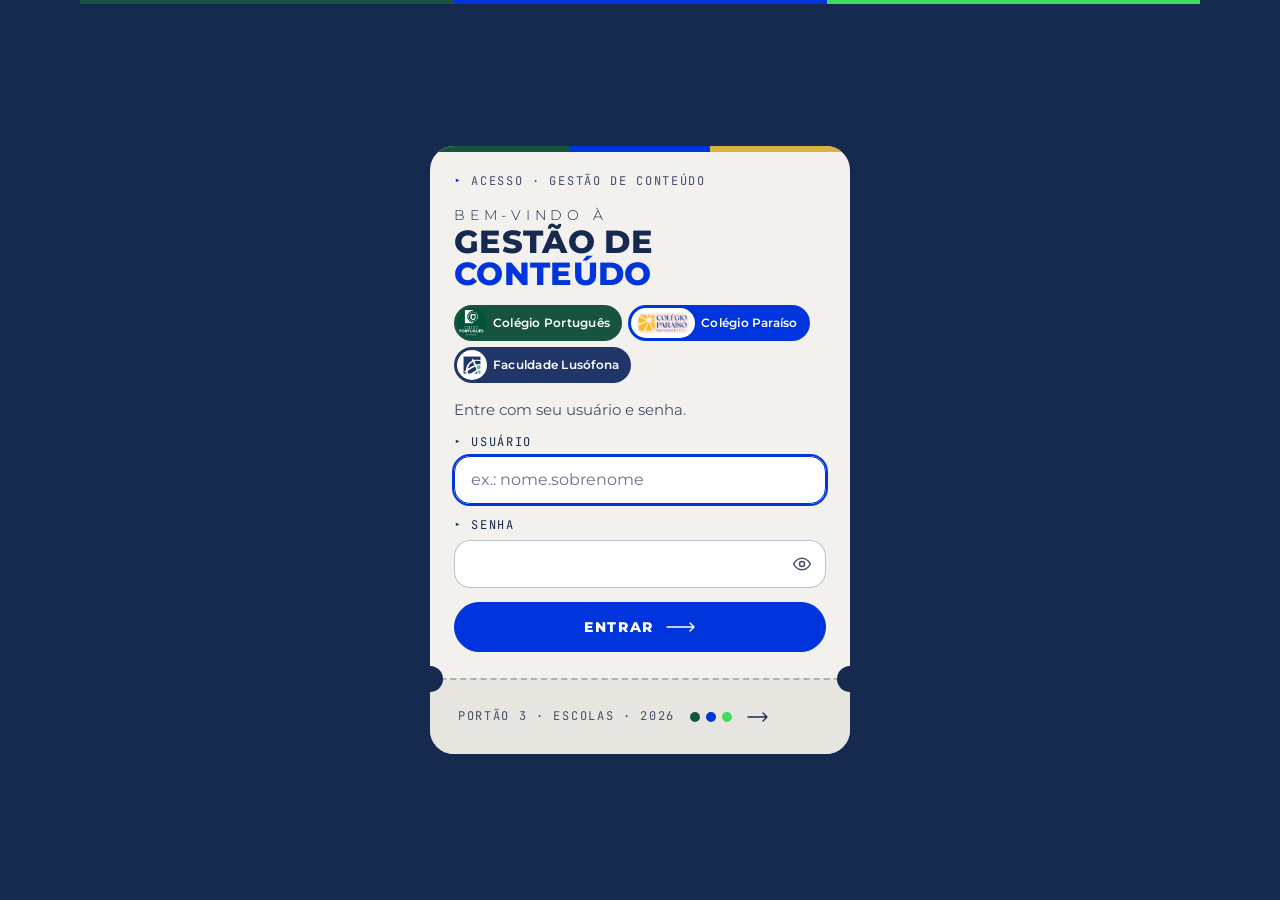
==== commit 18c822e7: "otimizando código de login.html" ====
--- a/login.html
+++ b/login.html
@@ -28,9 +28,9 @@
           <p class="x-tlabel"><b>▸</b> Acesso · Gestão de Conteúdo</p>
           <h1 id="loginT"><span class="x-tlight">Bem-vindo à</span> <span class="x-tbold">Gestão de <em>Conteúdo</em></span></h1>
           <ul class="x-tchips" aria-label="Escolas">
-            <li><img data-lg="cp" width="97" height="96" decoding="async" alt="" src="[data-uri]" />Colégio Português</li>
-            <li><img data-lg="pa" width="245" height="96" decoding="async" alt="" src="[data-uri]" />Colégio Paraíso</li>
-            <li><img data-lg="fl" width="96" height="96" decoding="async" alt="" src="[data-uri]" />Faculdade Lusófona</li>
+            <li><img data-lg="cp" width="97" height="96" decoding="async" alt="" src="imagens/logo-colegio-portugues.png" />Colégio Português</li>
+            <li><img data-lg="pa" width="245" height="96" decoding="async" alt="" src="imagens/logo-colegio-paraiso.png" />Colégio Paraíso</li>
+            <li><img data-lg="fl" width="96" height="96" decoding="async" alt="" src="imagens/logo-faculdade-lusofona.png" />Faculdade Lusófona</li>
           </ul>
           <p class="x-tintro">Entre com seu usuário e senha.</p>
           <label class="x-field"><span>Usuário</span><input class="x-in" id="lUser" name="username" autocomplete="username" autocapitalize="none" autocorrect="off" spellcheck="false" placeholder="ex.: nome.sobrenome" /></label>
@@ -49,4 +49,4 @@
     </div>
     <script src="login.js" defer></script>
   </body>
-</html>
+</html>
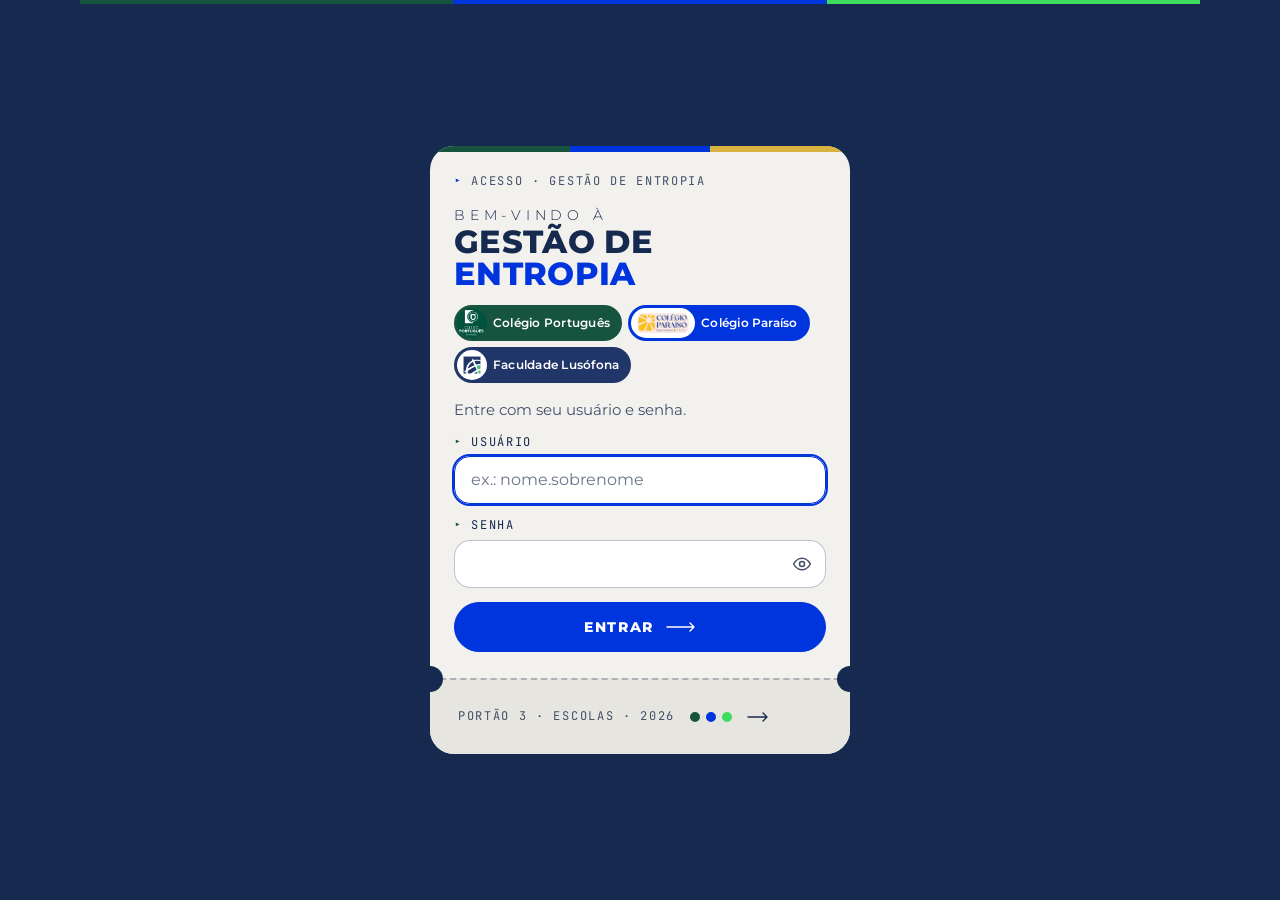
==== commit c0ea4d72: "mudando nome" ====
--- a/login.html
+++ b/login.html
@@ -4,7 +4,7 @@
     <meta charset="utf-8" />
     <meta name="viewport" content="width=device-width, initial-scale=1" />
     <meta name="color-scheme" content="light" />
-    <title>Entrar – Gestão de Conteúdo</title>
+    <title>Entrar – Gestão de Entropia</title>
     <script src="auth.js"></script>
     <link rel="preconnect" href="https://fonts.googleapis.com" />
     <link rel="preconnect" href="https://fonts.gstatic.com" crossorigin />
@@ -25,8 +25,8 @@
         <form class="x-lcard" id="formLogin" novalidate>
           <div class="x-tstripe" aria-hidden="true"><i></i><i></i><i></i></div>
           <div class="x-tmain">
-          <p class="x-tlabel"><b>▸</b> Acesso · Gestão de Conteúdo</p>
-          <h1 id="loginT"><span class="x-tlight">Bem-vindo à</span> <span class="x-tbold">Gestão de <em>Conteúdo</em></span></h1>
+          <p class="x-tlabel"><b>▸</b> Acesso · Gestão de Entropia</p>
+          <h1 id="loginT"><span class="x-tlight">Bem-vindo à</span> <span class="x-tbold">Gestão de <em>Entropia</em></span></h1>
           <ul class="x-tchips" aria-label="Escolas">
             <li><img data-lg="cp" width="97" height="96" decoding="async" alt="" src="imagens/logo-colegio-portugues.png" />Colégio Português</li>
             <li><img data-lg="pa" width="245" height="96" decoding="async" alt="" src="imagens/logo-colegio-paraiso.png" />Colégio Paraíso</li>
